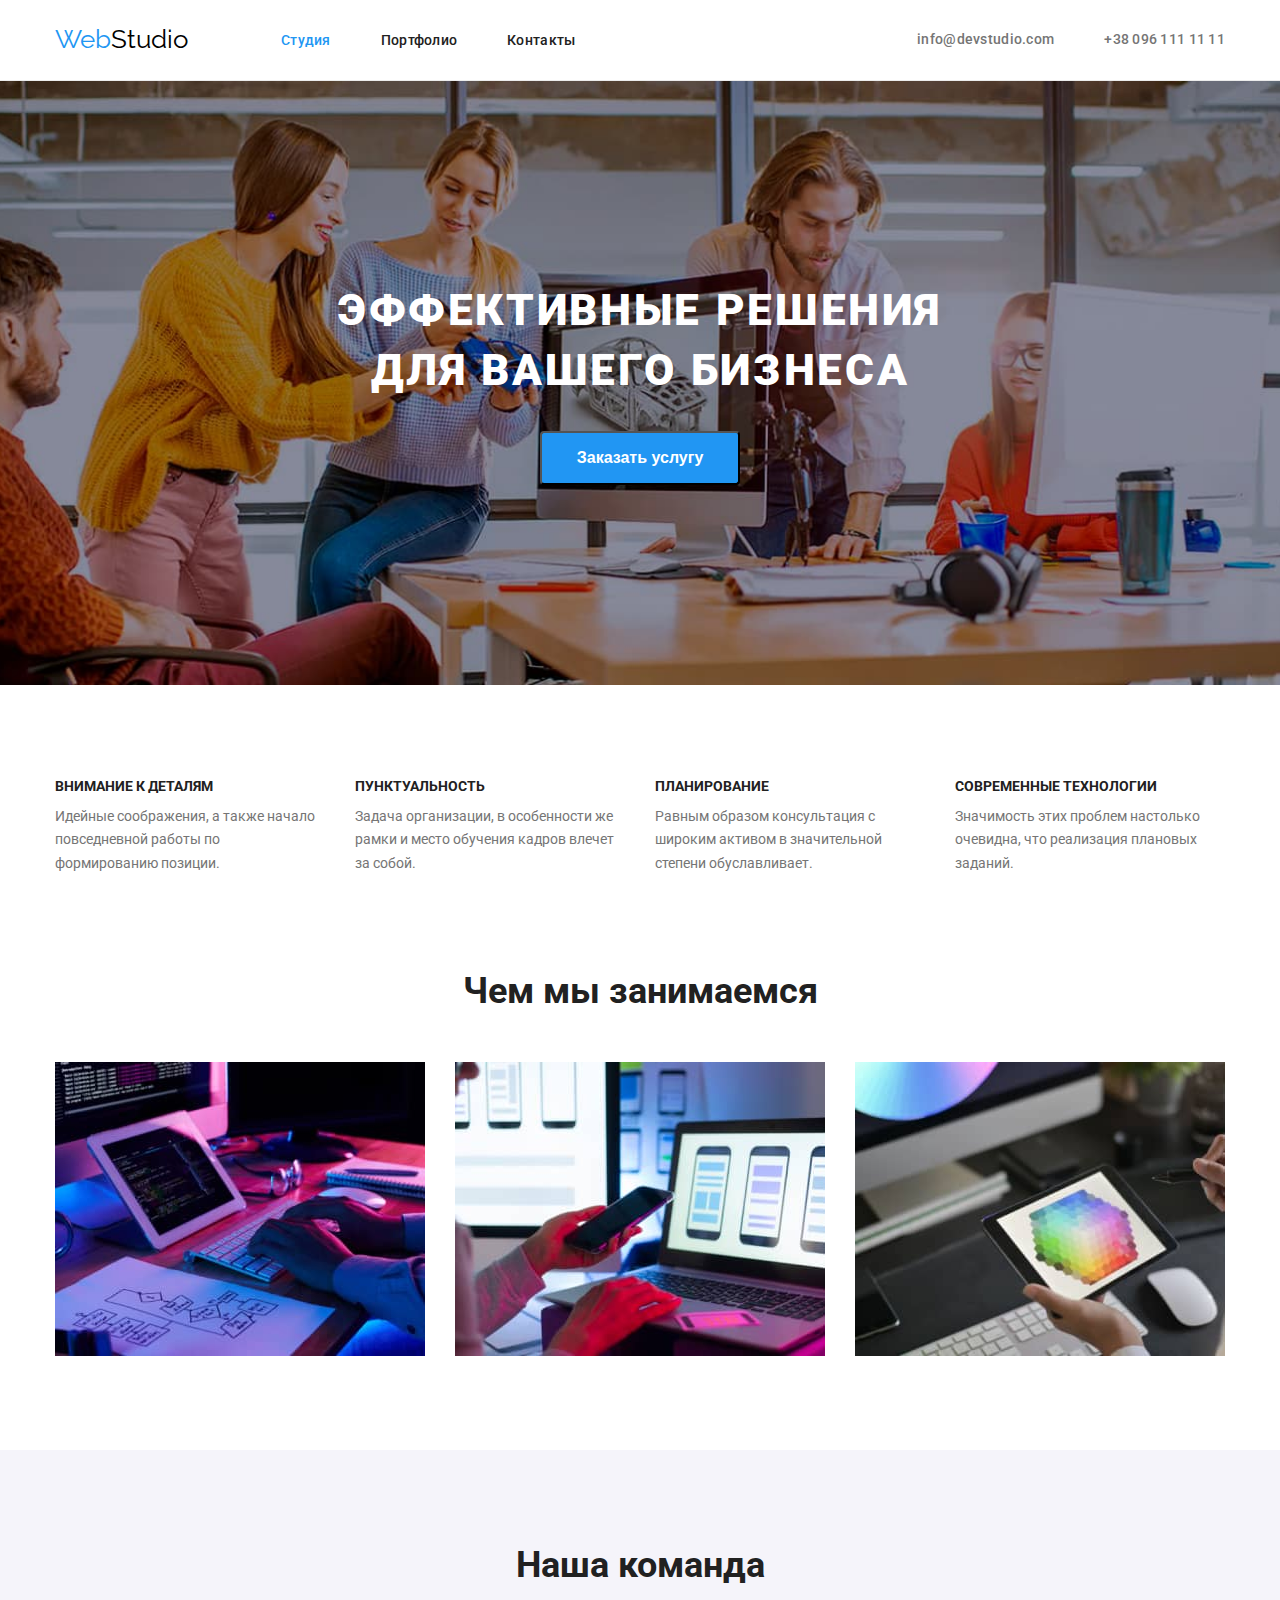
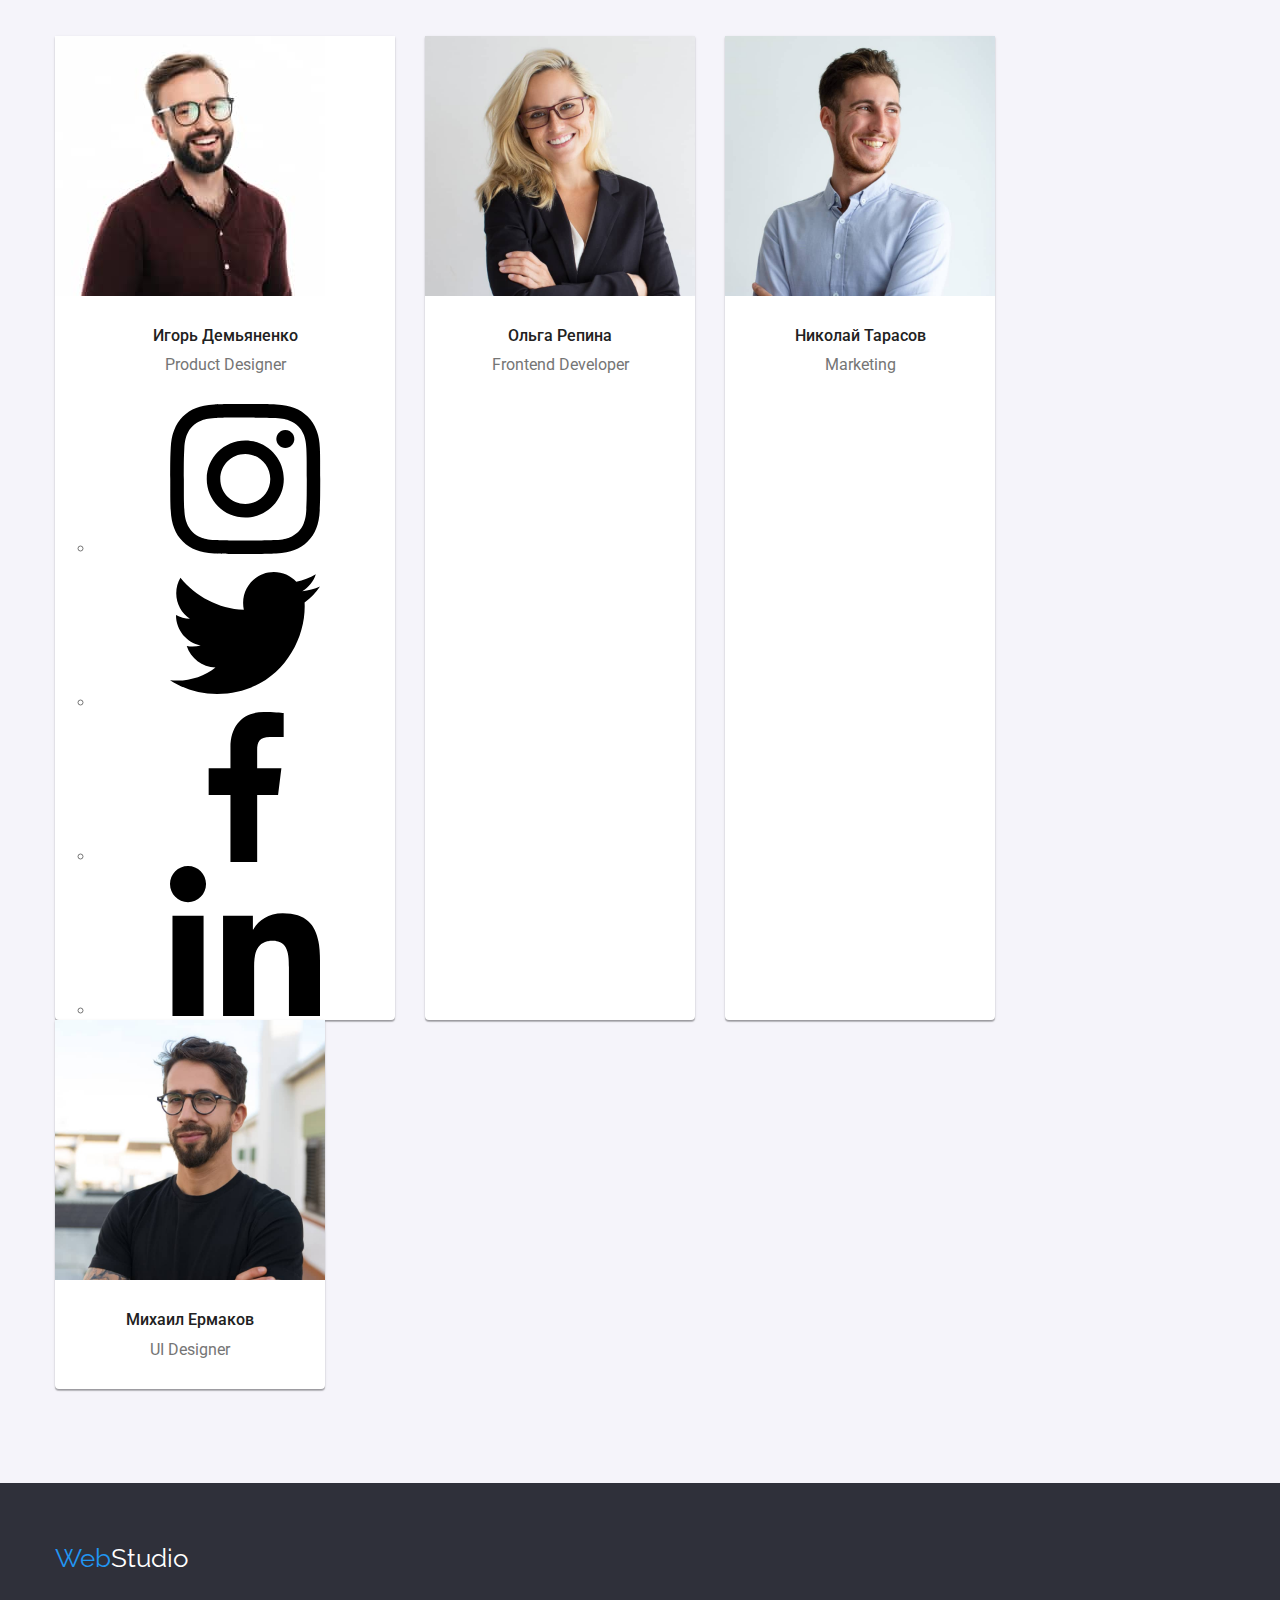
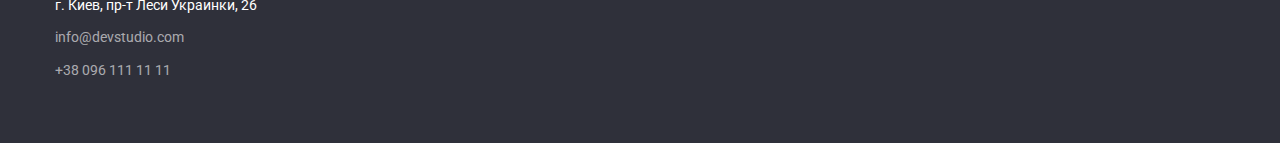
==== index.html @ a0bef7d6 "Добавляет sprite" ====
<!DOCTYPE html>
<html lang="ru">
  <head>
    <meta charset="UTF-8" />
    <meta http-equiv="X-UA-Compatible" content="IE=edge" />
    <meta name="viewport" content="width=device-width, initial-scale=1.0" />
    <title>Document</title>
    <link rel="preconnect" href="https://fonts.gstatic.com" />
    <link
      href="https://fonts.googleapis.com/css2?family=Raleway:wght@700&family=Roboto:wght@400;500;700;900&display=swap"
      rel="stylesheet"
    />
    <link
      rel="stylesheet"
      href="https://cdnjs.cloudflare.com/ajax/libs/modern-normalize/1.0.0/modern-normalize.min.css"
      integrity="sha512-ISS7cAi1PEhQ8jnbJpJZMd29NlhNj4AWYyLOSp2CE/CsHxTCu+r+t0D2yoJudVrd0/8fTVPUVDzY5Tvli75u/g=="
      crossorigin="anonymous"
    />
    <link rel="stylesheet" href="./css/styles.css" />
  </head>
  <body>
    <header class="page-header">
      <div class="conteiner main-nav">
        <nav class="nav">
          <a href="./index.html" class="logo"><span class="accent">Web</span>Studio</a>
          <ul class="list site-nav">
            <li class="item"><a href="./index.html" class="link current">Студия</a></li>
            <li class="item"><a href="./portfolio.html" class="link">Портфолио</a></li>
            <li class="item"><a href="" class="link">Контакты</a></li>
          </ul>
        </nav>
        <ul class="list auth-nav contacts">
          <li class="item contacts-item">
            <a href="mailto:info@devstudio.com" class="link contacts-link">
              <!-- <svg class="contacts-icon">
                <use href=""></use>
              </svg> -->
              info@devstudio.com
            </a>
          </li>
          <li class="item"><a href="tel:+380961111111" class="link">+38 096 111 11 11</a></li>
        </ul>
      </div>
    </header>
    <main>
      <section class="hero">
        <h1 class="hero-title">Эффективные решения<br />для вашего бизнеса</h1>
        <button type="button" class="button primary">Заказать услугу</button>
      </section>
      <section class="section">
        <div class="conteiner">
          <ul class="list feature-list">
            <li class="item">
              <h3 class="features-title">Внимание к деталям</h3>
              <p class="features-text">
                Идейные соображения, а также начало повседневной работы по формированию позиции.
              </p>
            </li>
            <li class="item">
              <h3 class="features-title">Пунктуальность</h3>
              <p class="features-text">
                Задача организации, в особенности же рамки и место обучения кадров влечет за собой.
              </p>
            </li>
            <li class="item">
              <h3 class="features-title">Планирование</h3>
              <p class="features-text">
                Равным образом консультация с широким активом в значительной степени обуславливает.
              </p>
            </li>
            <li class="item">
              <h3 class="features-title">Современные технологии</h3>
              <p class="features-text">Значимость этих проблем настолько очевидна, что реализация плановых заданий.</p>
            </li>
          </ul>
        </div>
      </section>
      <section class="work section">
        <div class="conteiner">
          <h2 class="work-title">Чем мы занимаемся</h2>
          <ul class="list work">
            <li class="item">
              <a href="">
                <img src="./images/img1.jpg" alt="Планшет с клавиатурой" width="370" />
              </a>
            </li>
            <li class="item">
              <a href=""><img src="./images/img2.jpg" alt="Телефон и ноутбук" width="370" /></a>
            </li>
            <li class="item">
              <a href=""><img src="./images/img3.jpg" alt="Планшет" width="370" /></a>
            </li>
          </ul>
        </div>
      </section>
      <section class="team section">
        <div class="conteiner">
          <h2 class="team-title">Наша команда</h2>
          <ul class="list team-list">
            <li class="team-item">
              <img class="team-image" src="./images/photo1.jpg" alt="Игорь Демьяненко" width="270" />
              <div class="team-content">
                <h3 class="team-subtitle">Игорь Демьяненко</h3>
                <p class="team-text">Product Designer</p>
              </div>

              <ul class="social-icons">
                <li class="social-icons-item">
                  <a href="" class="social-icons-link">
                    <svg class="social-icons-svg">
                      <use href="./images/icons/sprite.svg#icon-instagramsvg"></use>
                    </svg>
                  </a>
                </li>
                <li class="social-icons-item">
                  <a href="" class="social-icons-link">
                    <svg class="social-icons-svg">
                      <use href="./images/icons/sprite.svg#icon-twitter"></use>
                    </svg>
                  </a>
                </li>
                <li class="social-icons-item">
                  <a href="" class="social-icons-link">
                    <svg class="social-icons-svg">
                      <use href="./images/icons/sprite.svg#icon-facebook"></use>
                    </svg>
                  </a>
                </li>
                <li class="social-icons-item">
                  <a href="" class="social-icons-link">
                    <svg class="social-icons-svg">
                      <use href="./images/icons/sprite.svg#icon-linkedin"></use>
                    </svg>
                  </a>
                </li>
              </ul>
            </li>
            <li class="team-item">
              <img class="team-image" src="./images/photo2.jpg" alt="Ольга Репина" width="270" />
              <div class="team-content">
                <h3 class="team-subtitle">Ольга Репина</h3>
                <p class="team-text">Frontend Developer</p>
              </div>
            </li>
            <li class="team-item">
              <img class="team-image" src="./images/photo3.jpg" alt="Николай Тарасов" width="270" />
              <div class="team-content">
                <h3 class="team-subtitle">Николай Тарасов</h3>
                <p class="team-text">Marketing</p>
              </div>
            </li>
            <li class="team-item">
              <img class="team-image" src="./images/photo4.jpg" alt="Михаил Ермаков" width="270" />
              <div class="team-content">
                <h3 class="team-subtitle">Михаил Ермаков</h3>
                <p class="team-text">UI Designer</p>
              </div>
            </li>
          </ul>
        </div>
      </section>
    </main>
    <footer class="footer">
      <div class="conteiner">
        <a href="./index.html" class="logo"
          ><span class="accent">Web</span><span class="accent-secondary">Studio</span></a
        >
        <address class="address">
          <p class="footer-text">г. Киев, пр-т Леси Украинки, 26</p>
          <a href="mailto:info@devstudio.com" class="footer-link">info@devstudio.com</a>
          <a href="tel:+380961111111" class="footer-link">+38 096 111 11 11</a>
        </address>
      </div>
    </footer>
  </body>
</html>
---- css/styles.css ----
:root {
  --primari-text-color: #757575;
  --secondary-text-color: rgba(255, 255, 255, 0.6);
  --title-text-color: #000000;
  --subtitle-text-color: #212121;
  --accent-color: #2196f3;
  --premari-white-color: #ffffff;
  --secondary-bg-color: #f5f4fa;
  --dark-bg-color: #2f303a;
  --project-indent: 30px;
  --main-font: 'Roboto', sans-serif;
  --logo-font: 'Raleway', sans-serif;
  --border-color: #ececec;
  --border-card-content: #eeeeee;
}
html {
  box-sizing: border-box;
}

*,
*::before,
*::after {
  box-sizing: inherit;
}

h1,
h2,
h3,
h4,
h5,
h6,
p {
  margin-top: 0;
}

body {
  margin: 0;
  background-color: var(--premari-white-color);
  color: var(--primari-text-color);
  font-family: var(--main-font);
  letter-spacing: 0, 03em;
}

.logo,
.link,
.footer-text,
.footer-link,
.project-link {
  text-decoration: none;
}

.list {
  padding-left: 0;
  margin: 0;
  list-style: none;
}

img {
  display: block;
  max-width: 100%;
  height: auto;
}

.site-nav .link:hover,
.site-nav .link:focus,
.auth-nav .link:hover,
.auth-nav .link:focus,
.footer-link:hover,
.footer-link:focus {
  color: var(--accent-color);
}

.conteiner {
  width: 1200px;
  margin: 0 auto;
  padding: 0 15px;
}

.page-header {
  border-bottom: 1px solid #ececec;
  padding-top: 24px;
  padding-bottom: 25px;
}

/* logo */
.logo {
  color: var(--title-text-color);
  font-family: var(--logo-font);
  font-size: 26px;
  line-height: 1.19;
}

.accent {
  color: var(--accent-color);
}

.main-nav {
  display: flex;
  align-items: center;
}
.nav {
  display: flex;
  align-items: center;
}

.site-nav {
  display: flex;
  margin-left: 93px;
}

.site-nav > .item:not(:last-child) {
  margin-right: 50px;
}

.site-nav .link {
  color: var(--subtitle-text-color);
  font-weight: 500;
  font-size: 14px;
  line-height: 1.14;
  letter-spacing: 0.02em;
}
.site-nav .link.current {
  color: var(--accent-color);
}

.auth-nav {
  display: flex;
  margin-left: auto;
}

.auth-nav .item + .item {
  margin-left: 50px;
}

.auth-nav .link {
  color: var(--primari-text-color);
  font-weight: 500;
  font-size: 14px;
  line-height: 1.4;
  letter-spacing: 0.02em;
}

/* .contacts-link {
  display: flex;
  align-items: center;
}

.contacts-icon {
  width: 16px;
  height: 12px;
} */

/* hero */
.hero,
.footer {
  background-color: var(--dark-bg-color);
}

.hero {
  padding-top: 200px;
  padding-bottom: 200px;
  max-width: 1600px;
  min-height: 600px;
  margin-right: auto;
  margin-left: auto;
  text-align: center;
  background-color: #c4c4c4;
  background-image: url('../images/img-hero.jpg');
  background-repeat: no-repeat;
  background-position: center;
  background-size: cover;
}

.hero-title {
  margin-bottom: 30px;
  color: var(--premari-white-color);
  font-weight: 900;
  font-size: 44px;
  line-height: 1.36;
  letter-spacing: 0.06em;
  text-transform: uppercase;
}

/* button */
.button {
  border-radius: 4px;
  padding: 10px 32px;
  min-width: 200px;
  color: var(--premari-white-color);
  color: var(--premari-white-color);
  background-color: var(--accent-color);
  font-weight: 700;
  font-size: 16px;
  line-height: 1.88;
  cursor: pointer;
}

.section {
  padding-top: 94px;
  padding-bottom: 94px;
}

/* features */

.feature-list {
  display: flex;
}

.feature-list .item {
  width: 270px;
}

.feature-list > .item:not(:last-child) {
  margin-right: 30px;
}

.features-title {
  margin-bottom: 10px;
  color: var(--subtitle-text-color);
  font-size: 14px;
  line-height: 1.14;
  text-transform: uppercase;
}

.features-text {
  margin-bottom: 0;
  font-size: 14px;
  line-height: 1.7;
}

/* work */

.work.section {
  padding-top: 0;
}

.work-title,
.team-title {
  color: var(--subtitle-text-color);
  font-size: 36px;
  line-height: 1.17;
  text-align: center;
}

.work {
  display: flex;
}

.work-title {
  margin-bottom: 50px;
}
.work > .item:not(:last-child) {
  margin-right: 30px;
}

/* team */
.team {
  background-color: var(--secondary-bg-color);
}

.team-title {
  margin-bottom: 50px;
}

.team-list {
  display: flex;
  flex-wrap: wrap;
  margin-right: -30px;
}

.team-item {
  flex-basis: calc((100% - 120) / 4);

  background: var(--premari-white-color);
  box-shadow: 0px 1px 3px rgba(0, 0, 0, 0.12), 0px 1px 1px rgba(0, 0, 0, 0.14), 0px 2px 1px rgba(0, 0, 0, 0.2);
  border-radius: 0px 0px 4px 4px;
}

.team-item:not(:last-child) {
  margin-right: 30px;
}

.team-content {
  padding-top: 30px;
  padding-bottom: 30px;
}

.team-list .team-subtitle {
  margin-bottom: 10px;
  color: var(--subtitle-text-color);
  font-weight: 500;
  font-size: 16px;
  line-height: 1.2;
  text-align: center;
}

.team-text {
  margin-bottom: 0;
  font-size: 16px;
  line-height: 1.19;
  text-align: center;
}

.socials-list {
  display: flex;
}

/* footer */

.footer {
  padding-top: 60px;
  padding-bottom: 60px;
}

.address {
  font-style: inherit;
}

.accent-secondary {
  color: var(--premari-white-color);
}

.footer-text {
  margin-top: 20px;
  margin-bottom: 9px;
  color: var(--premari-white-color);
  font-size: 14px;
  line-height: 1.7;
}

.footer-link {
  display: block;
  color: var(--secondary-text-color);
  font-size: 14px;
  line-height: 1.7;
}

.footer-link:not(:last-child) {
  margin-bottom: 9px;
}

/* portfolio */

/*filter-buttom*/

/* .filter-buttom-list {
  display: flex;
  justify-content: center;
} */

.filter-list {
  margin-bottom: 50px;
  display: flex;
  justify-content: center;
}

.filter-item:not(:last-child) {
  margin-right: 8px;
}

.button.secondary {
  padding: 6px 22px;
  min-width: 73px;
  border-radius: 4px;
  color: var(--subtitle-text-color);
  background-color: var(--secondary-bg-color);
  border-color: transparent;
  font-weight: 500;
  font-size: 16px;
  line-height: 1.6;
}

.button.secondary:hover,
.button.secondary:focus {
  color: var(--premari-white-color);
  background-color: var(--accent-color);
}

/* project */

.project {
  display: flex;
  flex-wrap: wrap;
  margin-right: calc(-1 * var(--project-indent));
  margin-bottom: calc(-1 * var(--project-indent));
}

.project-item {
  flex-basis: calc(100% / 3 -30px);
  margin-right: var(--project-indent);
  margin-bottom: var(--project-indent);
}
.project-item:nth-child(3n) {
  margin-right: 0;
}

.project-item:nth-last-child(-n + 3) {
  margin-bottom: 0;
}

.project-subtitle {
  margin-bottom: 4px;
  color: var(--subtitle-text-color);
  font-size: 18px;
  line-height: 2;
  letter-spacing: 0, 06em;
}

.card-content {
  padding: 20px 24px;
  border-right: 1px solid var(--border-card-content);
  border-bottom: 1px solid var(--border-card-content);
  border-left: 1px solid var(--border-card-content);
}

.project-text {
  margin-bottom: 0;
  color: var(--primari-text-color);
  font-size: 16px;
  line-height: 1.87;
}

.project-item * {
  /* outline: 1px solid tomato; */
}
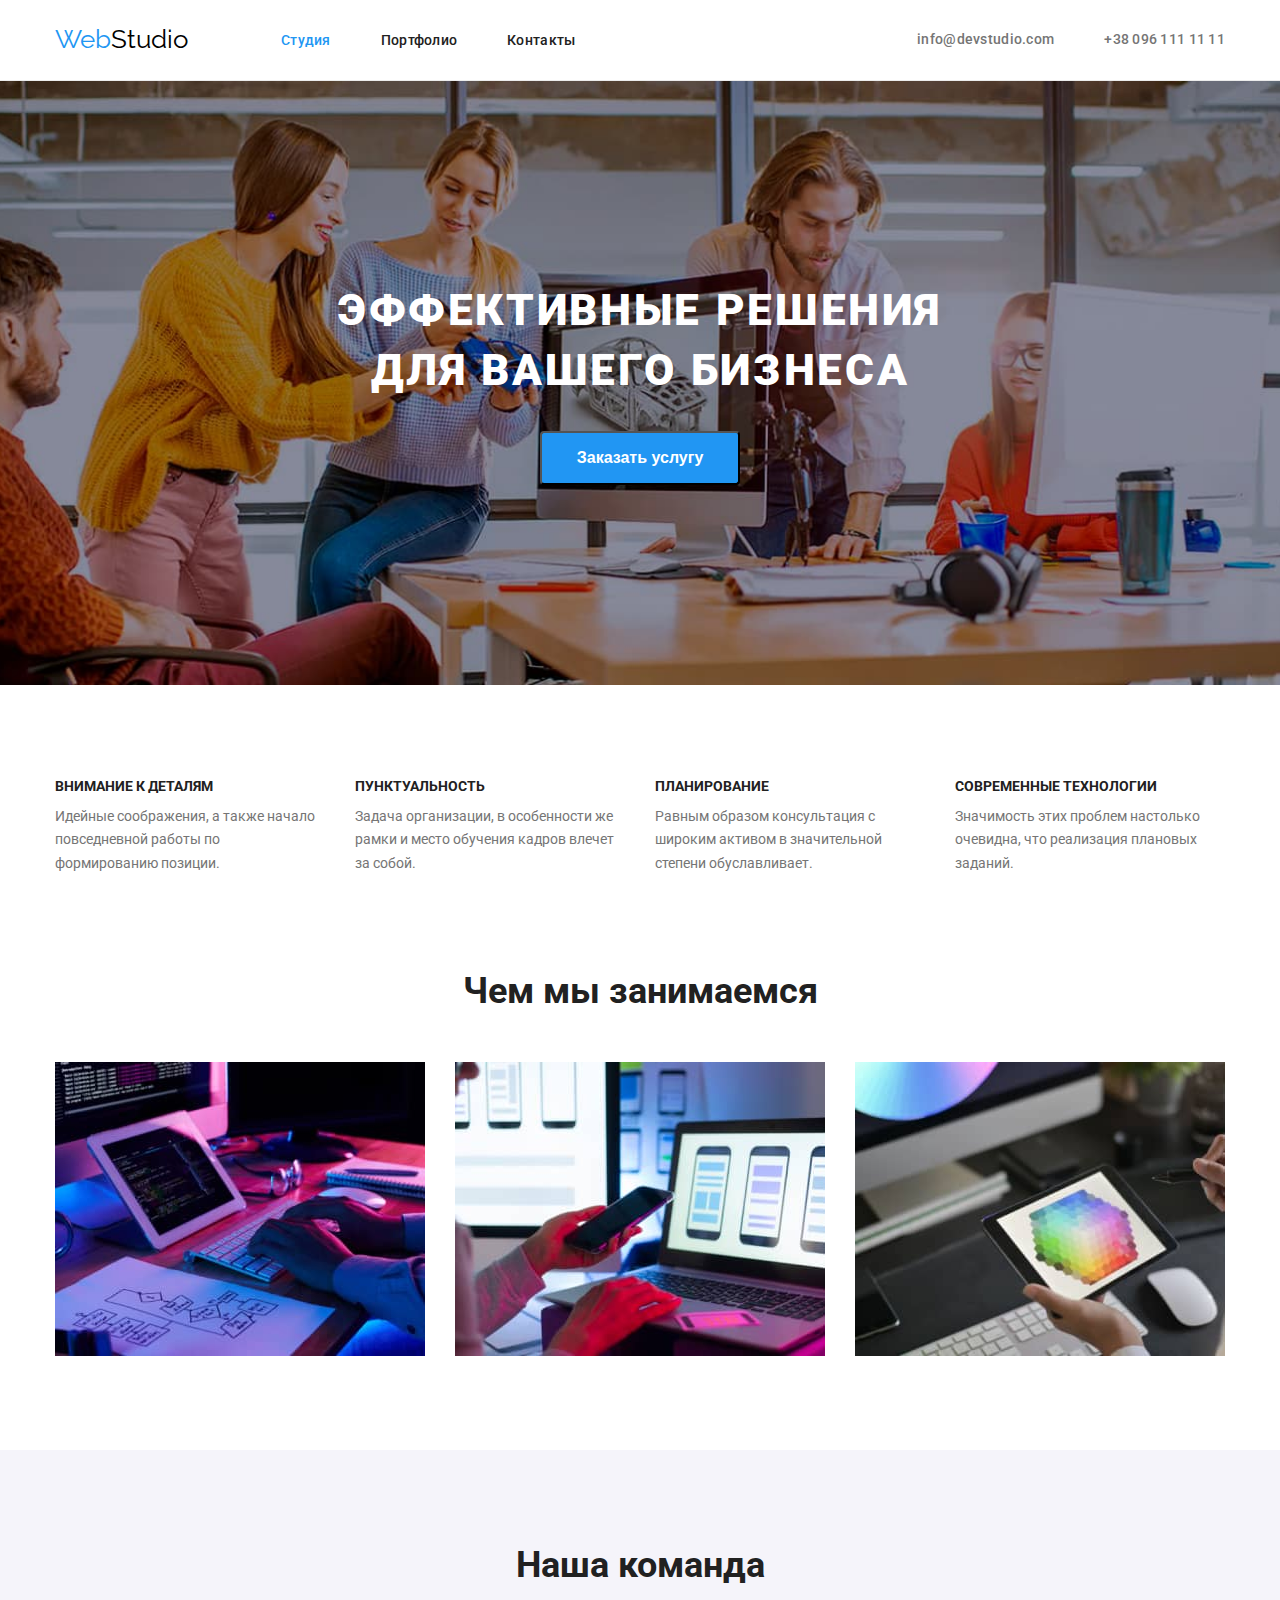
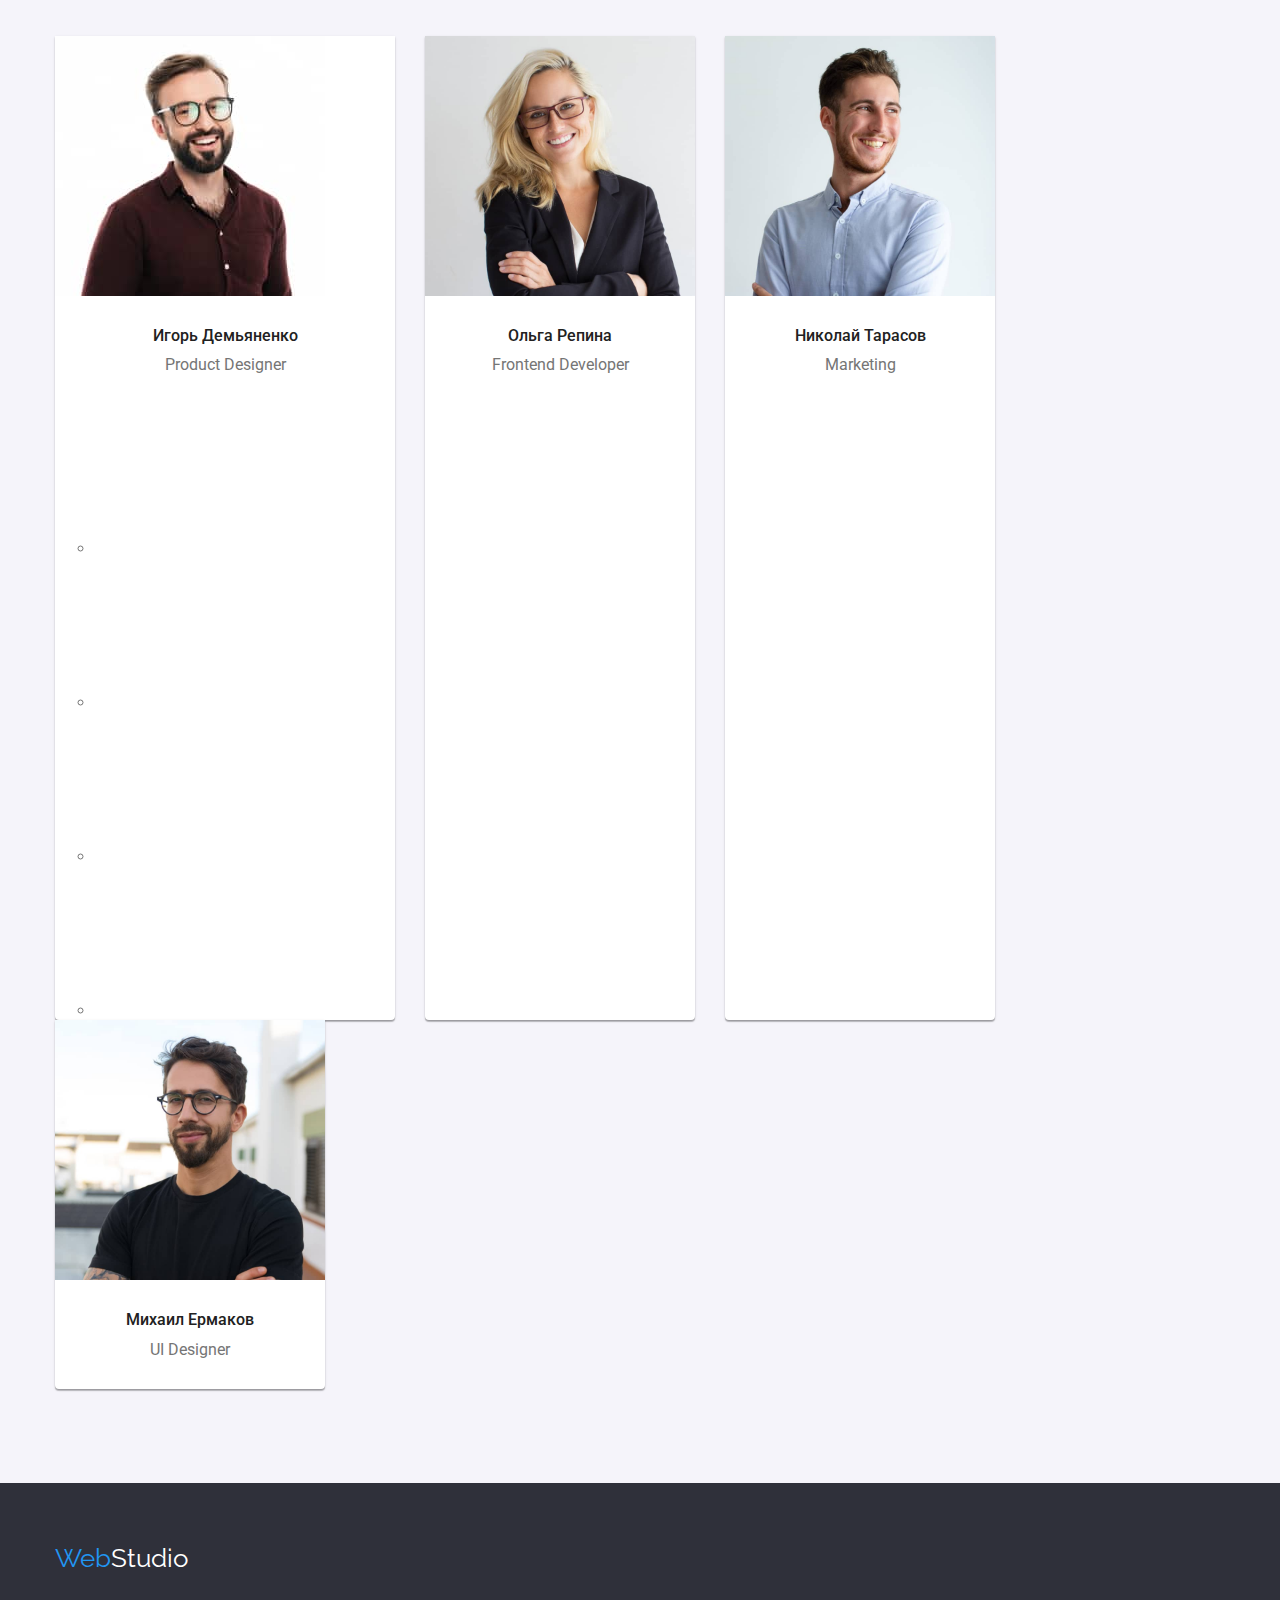
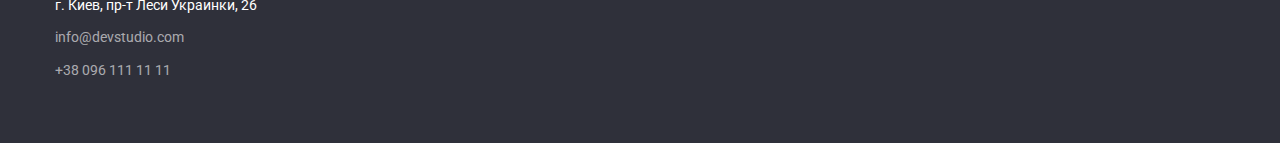
==== commit 5d583926: "Добавляет оптимизированный спрайт icon.svg" ====
--- a/index.html
+++ b/index.html
@@ -108,28 +108,28 @@
                 <li class="social-icons-item">
                   <a href="" class="social-icons-link">
                     <svg class="social-icons-svg">
-                      <use href="./images/icons/sprite.svg#icon-instagramsvg"></use>
+                      <use href="./images/icons/sprite.svg#icon-instagram"></use>
                     </svg>
                   </a>
                 </li>
                 <li class="social-icons-item">
                   <a href="" class="social-icons-link">
                     <svg class="social-icons-svg">
-                      <use href="./images/icons/sprite.svg#icon-twitter"></use>
+                      <use href="./images/icons/sprite.svg#icon-"></use>
                     </svg>
                   </a>
                 </li>
                 <li class="social-icons-item">
                   <a href="" class="social-icons-link">
                     <svg class="social-icons-svg">
-                      <use href="./images/icons/sprite.svg#icon-facebook"></use>
+                      <use href="./images/icons/sprite.svg#icon-"></use>
                     </svg>
                   </a>
                 </li>
                 <li class="social-icons-item">
                   <a href="" class="social-icons-link">
                     <svg class="social-icons-svg">
-                      <use href="./images/icons/sprite.svg#icon-linkedin"></use>
+                      <use href="./images/icons/sprite.svg#icon-"></use>
                     </svg>
                   </a>
                 </li>
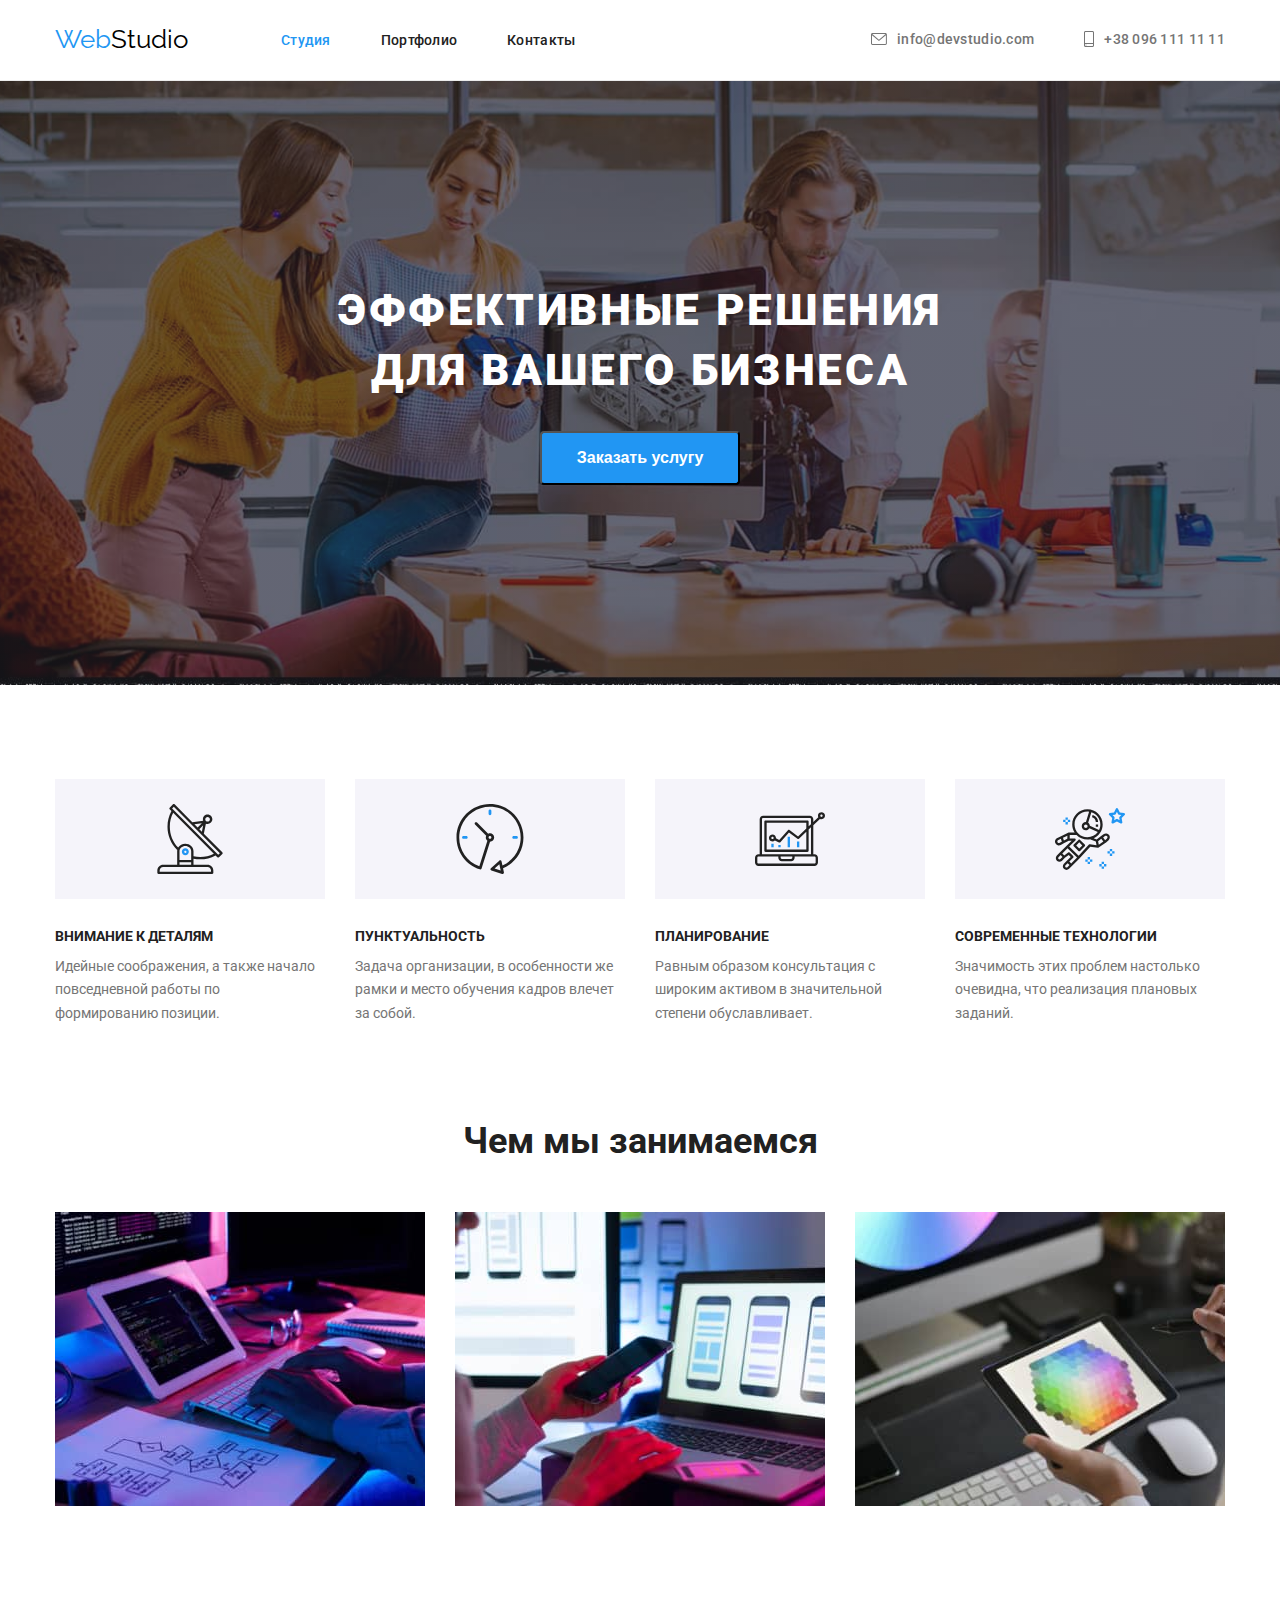
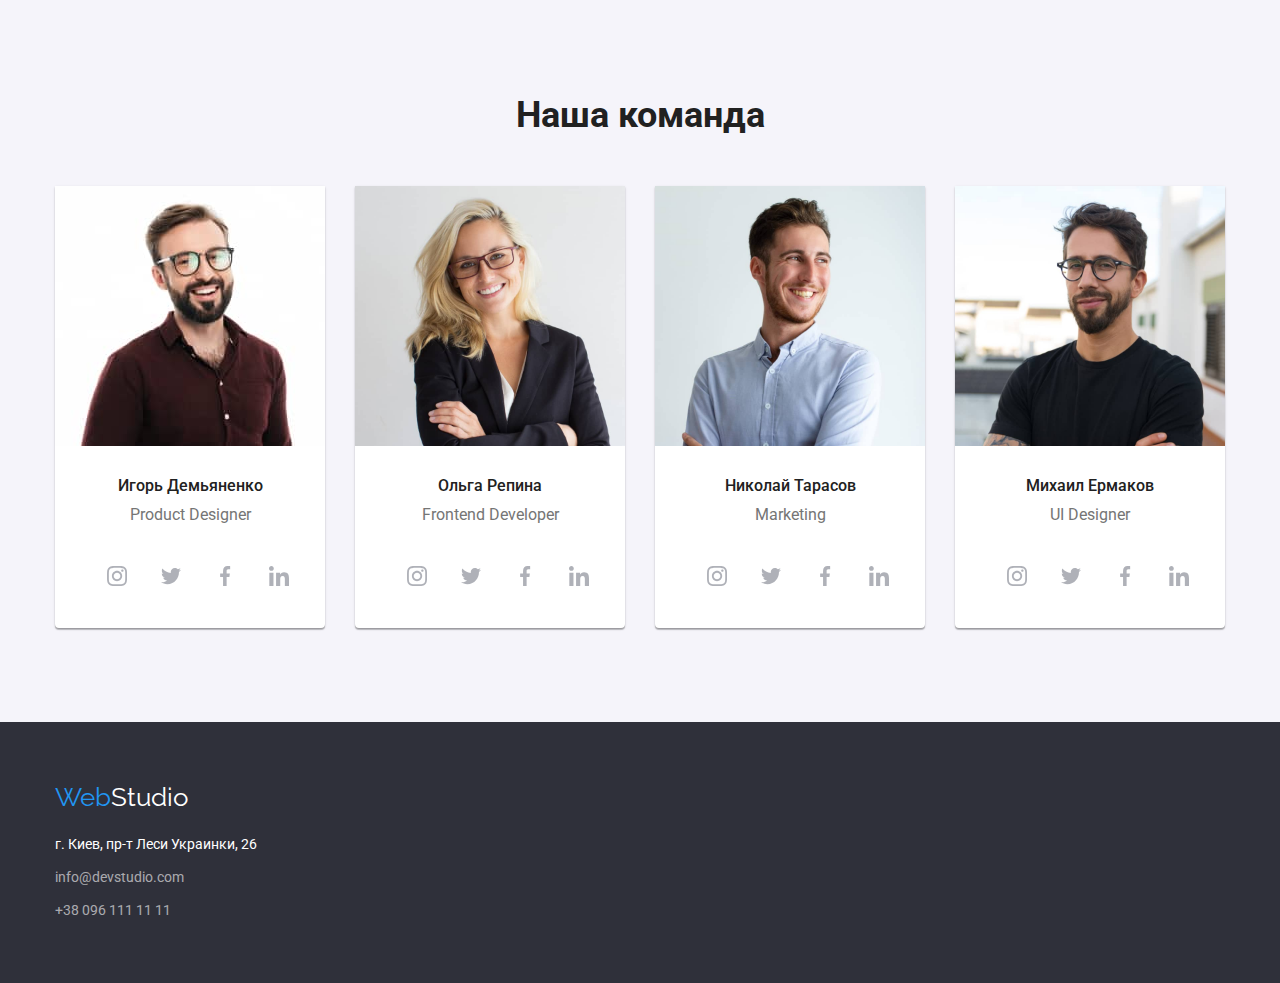
==== commit f759742f: "Добавляет svg изображения в footer, feature и team" ====
--- a/index.html
+++ b/index.html
@@ -29,16 +29,23 @@
             <li class="item"><a href="" class="link">Контакты</a></li>
           </ul>
         </nav>
-        <ul class="list auth-nav contacts">
+        <ul class="list auth-nav contacts-list">
           <li class="item contacts-item">
             <a href="mailto:info@devstudio.com" class="link contacts-link">
-              <!-- <svg class="contacts-icon">
-                <use href=""></use>
-              </svg> -->
+              <svg class="contacts-icon" width="16" height="12">
+                <use href="./images/icons.svg#icon-envelope"></use>
+              </svg>
               info@devstudio.com
             </a>
           </li>
-          <li class="item"><a href="tel:+380961111111" class="link">+38 096 111 11 11</a></li>
+          <li class="item contacts-item">
+            <a href="tel:+380961111111" class="link contacts-link">
+              <svg class="contacts-icon" width="10" height="16">
+                <use href="./images/icons.svg#icon-phone"></use>
+              </svg>
+              +38 096 111 11 11
+            </a>
+          </li>
         </ul>
       </div>
     </header>
@@ -49,26 +56,69 @@
       </section>
       <section class="section">
         <div class="conteiner">
+          <!-- <ul class="list feature-icons-list">
+            <li class="feature-icons-item">
+              <svg class="feature-icons-svg">
+                <use href="./images/icons.svg#icon-antenna"></use>
+              </svg>
+            </li>
+            <li class="feature-icons-item">
+              <svg class="feature-icons-svg">
+                <use href="./images/icons.svg#icon-clock"></use>
+              </svg>
+            </li>
+            <li class="feature-icons-item">
+              <svg class="feature-icons-svg">
+                <use href="./images/icons.svg#icon-diagram"></use>
+              </svg>
+            </li>
+            <li class="feature-icons-item">
+              <svg class="feature-icons-svg">
+                <use href="./images/icons.svg#icon-astronaut"></use>
+              </svg>
+            </li>
+          </ul> -->
+         
           <ul class="list feature-list">
             <li class="item">
+              <div class="thumb">
+                <svg class="feature-icons-svg">
+                  <use href="./images/icons.svg#icon-antenna"></use>
+                </svg>
+              </div>
               <h3 class="features-title">Внимание к деталям</h3>
               <p class="features-text">
                 Идейные соображения, а также начало повседневной работы по формированию позиции.
               </p>
             </li>
             <li class="item">
+              <div class="thumb">
+                <svg class="feature-icons-svg">
+                  <use href="./images/icons.svg#icon-clock"></use>
+                </svg>
+              </div>
               <h3 class="features-title">Пунктуальность</h3>
               <p class="features-text">
                 Задача организации, в особенности же рамки и место обучения кадров влечет за собой.
               </p>
             </li>
             <li class="item">
+              <div class="thumb">
+                <svg class="feature-icons-svg">
+                <use href="./images/icons.svg#icon-diagram"></use>
+              </svg>
+              </div>
               <h3 class="features-title">Планирование</h3>
               <p class="features-text">
                 Равным образом консультация с широким активом в значительной степени обуславливает.
               </p>
             </li>
             <li class="item">
+              <div class="thumb">
+                <svg class="feature-icons-svg">
+                <use href="./images/icons.svg#icon-astronaut"></use>
+              </svg>
+              </div>
               <h3 class="features-title">Современные технологии</h3>
               <p class="features-text">Значимость этих проблем настолько очевидна, что реализация плановых заданий.</p>
             </li>
@@ -103,33 +153,32 @@
                 <h3 class="team-subtitle">Игорь Демьяненко</h3>
                 <p class="team-text">Product Designer</p>
               </div>
-
               <ul class="social-icons">
-                <li class="social-icons-item">
-                  <a href="" class="social-icons-link">
-                    <svg class="social-icons-svg">
-                      <use href="./images/icons/sprite.svg#icon-instagram"></use>
-                    </svg>
-                  </a>
-                </li>
-                <li class="social-icons-item">
-                  <a href="" class="social-icons-link">
-                    <svg class="social-icons-svg">
-                      <use href="./images/icons/sprite.svg#icon-"></use>
-                    </svg>
-                  </a>
-                </li>
-                <li class="social-icons-item">
-                  <a href="" class="social-icons-link">
-                    <svg class="social-icons-svg">
-                      <use href="./images/icons/sprite.svg#icon-"></use>
-                    </svg>
-                  </a>
-                </li>
-                <li class="social-icons-item">
-                  <a href="" class="social-icons-link">
-                    <svg class="social-icons-svg">
-                      <use href="./images/icons/sprite.svg#icon-"></use>
+                <li class="list social-icons-item">
+                  <a href="" class="social-icons-link" target="_blank" rel="noopener noreferrer">
+                    <svg class="social-icons-svg">
+                      <use href="./images/icons.svg#icon-instagram"></use>
+                    </svg>
+                  </a>
+                </li>
+                <li class="list social-icons-item">
+                  <a href="" class="social-icons-link" target="_blank" rel="noopener noreferrer">
+                    <svg class="social-icons-svg">
+                      <use href="./images/icons.svg#icon-twitter"></use>
+                    </svg>
+                  </a>
+                </li>
+                <li class="list social-icons-item">
+                  <a href="" class="social-icons-link" target="_blank" rel="noopener noreferrer">
+                    <svg class="social-icons-svg">
+                      <use href="./images/icons.svg#icon-facebook"></use>
+                    </svg>
+                  </a>
+                </li>
+                <li class="list social-icons-item">
+                  <a href="" class="social-icons-link" target="_blank" rel="noopener noreferrer">
+                    <svg class="social-icons-svg">
+                      <use href="./images/icons.svg#icon-linkedin"></use>
                     </svg>
                   </a>
                 </li>
@@ -141,6 +190,37 @@
                 <h3 class="team-subtitle">Ольга Репина</h3>
                 <p class="team-text">Frontend Developer</p>
               </div>
+              <ul class="social-icons">
+                <li class="list social-icons-item">
+                  <a href="" class="social-icons-link" target="_blank" rel="noopener noreferrer">
+                    <svg class="social-icons-svg">
+                      <use href="./images/icons.svg#icon-instagram"></use>
+                    </svg>
+                  </a>
+                </li>
+                <li class="list social-icons-item">
+                  <a href="" class="social-icons-link" target="_blank" rel="noopener noreferrer">
+                    <svg class="social-icons-svg">
+                      <use href="./images/icons.svg#icon-twitter"></use>
+                    </svg>
+                  </a>
+                </li>
+                <li class="list social-icons-item">
+                  <a href="" class="social-icons-link" target="_blank" rel="noopener noreferrer">
+                    <svg class="social-icons-svg">
+                      <use href="./images/icons.svg#icon-facebook"></use>
+                    </svg>
+                  </a>
+                </li>
+                <li class="list social-icons-item">
+                  <a href="" class="social-icons-link" target="_blank" rel="noopener noreferrer">
+                    <svg class="social-icons-svg">
+                      <use href="./images/icons.svg#icon-linkedin"></use>
+                    </svg>
+                  </a>
+                </li>
+              </ul>
+            </li>
             </li>
             <li class="team-item">
               <img class="team-image" src="./images/photo3.jpg" alt="Николай Тарасов" width="270" />
@@ -148,6 +228,37 @@
                 <h3 class="team-subtitle">Николай Тарасов</h3>
                 <p class="team-text">Marketing</p>
               </div>
+              <ul class="social-icons">
+                <li class="list social-icons-item">
+                  <a href="" class="social-icons-link" target="_blank" rel="noopener noreferrer">
+                    <svg class="social-icons-svg">
+                      <use href="./images/icons.svg#icon-instagram"></use>
+                    </svg>
+                  </a>
+                </li>
+                <li class="list social-icons-item">
+                  <a href="" class="social-icons-link" target="_blank" rel="noopener noreferrer">
+                    <svg class="social-icons-svg">
+                      <use href="./images/icons.svg#icon-twitter"></use>
+                    </svg>
+                  </a>
+                </li>
+                <li class="list social-icons-item">
+                  <a href="" class="social-icons-link" target="_blank" rel="noopener noreferrer">
+                    <svg class="social-icons-svg">
+                      <use href="./images/icons.svg#icon-facebook"></use>
+                    </svg>
+                  </a>
+                </li>
+                <li class="list social-icons-item">
+                  <a href="" class="social-icons-link" target="_blank" rel="noopener noreferrer">
+                    <svg class="social-icons-svg">
+                      <use href="./images/icons.svg#icon-linkedin"></use>
+                    </svg>
+                  </a>
+                </li>
+              </ul>
+            </li>
             </li>
             <li class="team-item">
               <img class="team-image" src="./images/photo4.jpg" alt="Михаил Ермаков" width="270" />
@@ -155,6 +266,37 @@
                 <h3 class="team-subtitle">Михаил Ермаков</h3>
                 <p class="team-text">UI Designer</p>
               </div>
+              <ul class="social-icons">
+                <li class="list social-icons-item">
+                  <a href="" class="social-icons-link" target="_blank" rel="noopener noreferrer">
+                    <svg class="social-icons-svg">
+                      <use href="./images/icons.svg#icon-instagram"></use>
+                    </svg>
+                  </a>
+                </li>
+                <li class="list social-icons-item">
+                  <a href="" class="social-icons-link" target="_blank" rel="noopener noreferrer">
+                    <svg class="social-icons-svg">
+                      <use href="./images/icons.svg#icon-twitter"></use>
+                    </svg>
+                  </a>
+                </li>
+                <li class="list social-icons-item">
+                  <a href="" class="social-icons-link" target="_blank" rel="noopener noreferrer">
+                    <svg class="social-icons-svg">
+                      <use href="./images/icons.svg#icon-facebook"></use>
+                    </svg>
+                  </a>
+                </li>
+                <li class="list social-icons-item">
+                  <a href="" class="social-icons-link" target="_blank" rel="noopener noreferrer">
+                    <svg class="social-icons-svg">
+                      <use href="./images/icons.svg#icon-linkedin"></use>
+                    </svg>
+                  </a>
+                </li>
+              </ul>
+            </li>
             </li>
           </ul>
         </div>
--- a/css/styles.css
+++ b/css/styles.css
@@ -12,6 +12,7 @@
   --logo-font: 'Raleway', sans-serif;
   --border-color: #ececec;
   --border-card-content: #eeeeee;
+  --color-social-icons: #afb1b8;
 }
 html {
   box-sizing: border-box;
@@ -140,15 +141,15 @@
   letter-spacing: 0.02em;
 }
 
-/* .contacts-link {
+.contacts-icon {
+  margin-right: 10px;
+  fill: currentColor;
+}
+
+.contacts-link {
   display: flex;
   align-items: center;
 }
-
-.contacts-icon {
-  width: 16px;
-  height: 12px;
-} */
 
 /* hero */
 .hero,
@@ -164,8 +165,7 @@
   margin-right: auto;
   margin-left: auto;
   text-align: center;
-  background-color: #c4c4c4;
-  background-image: url('../images/img-hero.jpg');
+  background-image: linear-gradient(rgba(47, 48, 58, 0.4), rgba(47, 48, 58, 0.4)), url('../images/bg-hero.jpg');
   background-repeat: no-repeat;
   background-position: center;
   background-size: cover;
@@ -202,6 +202,26 @@
 
 /* features */
 
+/* .feature-icons-list {
+  display: flex;
+  justify-content: space-between;
+} */
+
+.thumb {
+  margin-bottom: 30px;
+  padding-top: 25px;
+  padding-bottom: 25px;
+  background-color: var(--secondary-bg-color);
+}
+
+.feature-icons-svg {
+  display: flex;
+  margin-left: auto;
+  margin-right: auto;
+  width: 70px;
+  height: 70px;
+}
+
 .feature-list {
   display: flex;
 }
@@ -251,6 +271,44 @@
 }
 .work > .item:not(:last-child) {
   margin-right: 30px;
+}
+
+.social-icons {
+  display: inline-flex;
+}
+
+.social-icons-item {
+  padding-bottom: 30px;
+}
+
+.social-icons-item:not(:last-child) {
+  margin-right: 10px;
+}
+
+.social-icons-link {
+  display: flex;
+  align-items: center;
+  justify-content: center;
+  width: 44px;
+  height: 44px;
+  border-radius: 50%;
+  background-color: var(--premari-white-color);
+}
+
+.social-icons-svg {
+  width: 20px;
+  height: 20px;
+  fill: var(--color-social-icons);
+}
+
+.social-icons-link:hover,
+.social-icons-link:focus {
+  background-color: var(--accent-color);
+}
+
+.social-icons-link:hover .social-icons-svg,
+.social-icons-link:focus .social-icons-svg {
+  fill: var(--premari-white-color);
 }
 
 /* team */
@@ -303,6 +361,11 @@
 
 .socials-list {
   display: flex;
+  text-align: center;
+}
+
+.social-icons-svg {
+  display: flex;
 }
 
 /* footer */
@@ -419,7 +482,3 @@
   font-size: 16px;
   line-height: 1.87;
 }
-
-.project-item * {
-  /* outline: 1px solid tomato; */
-}
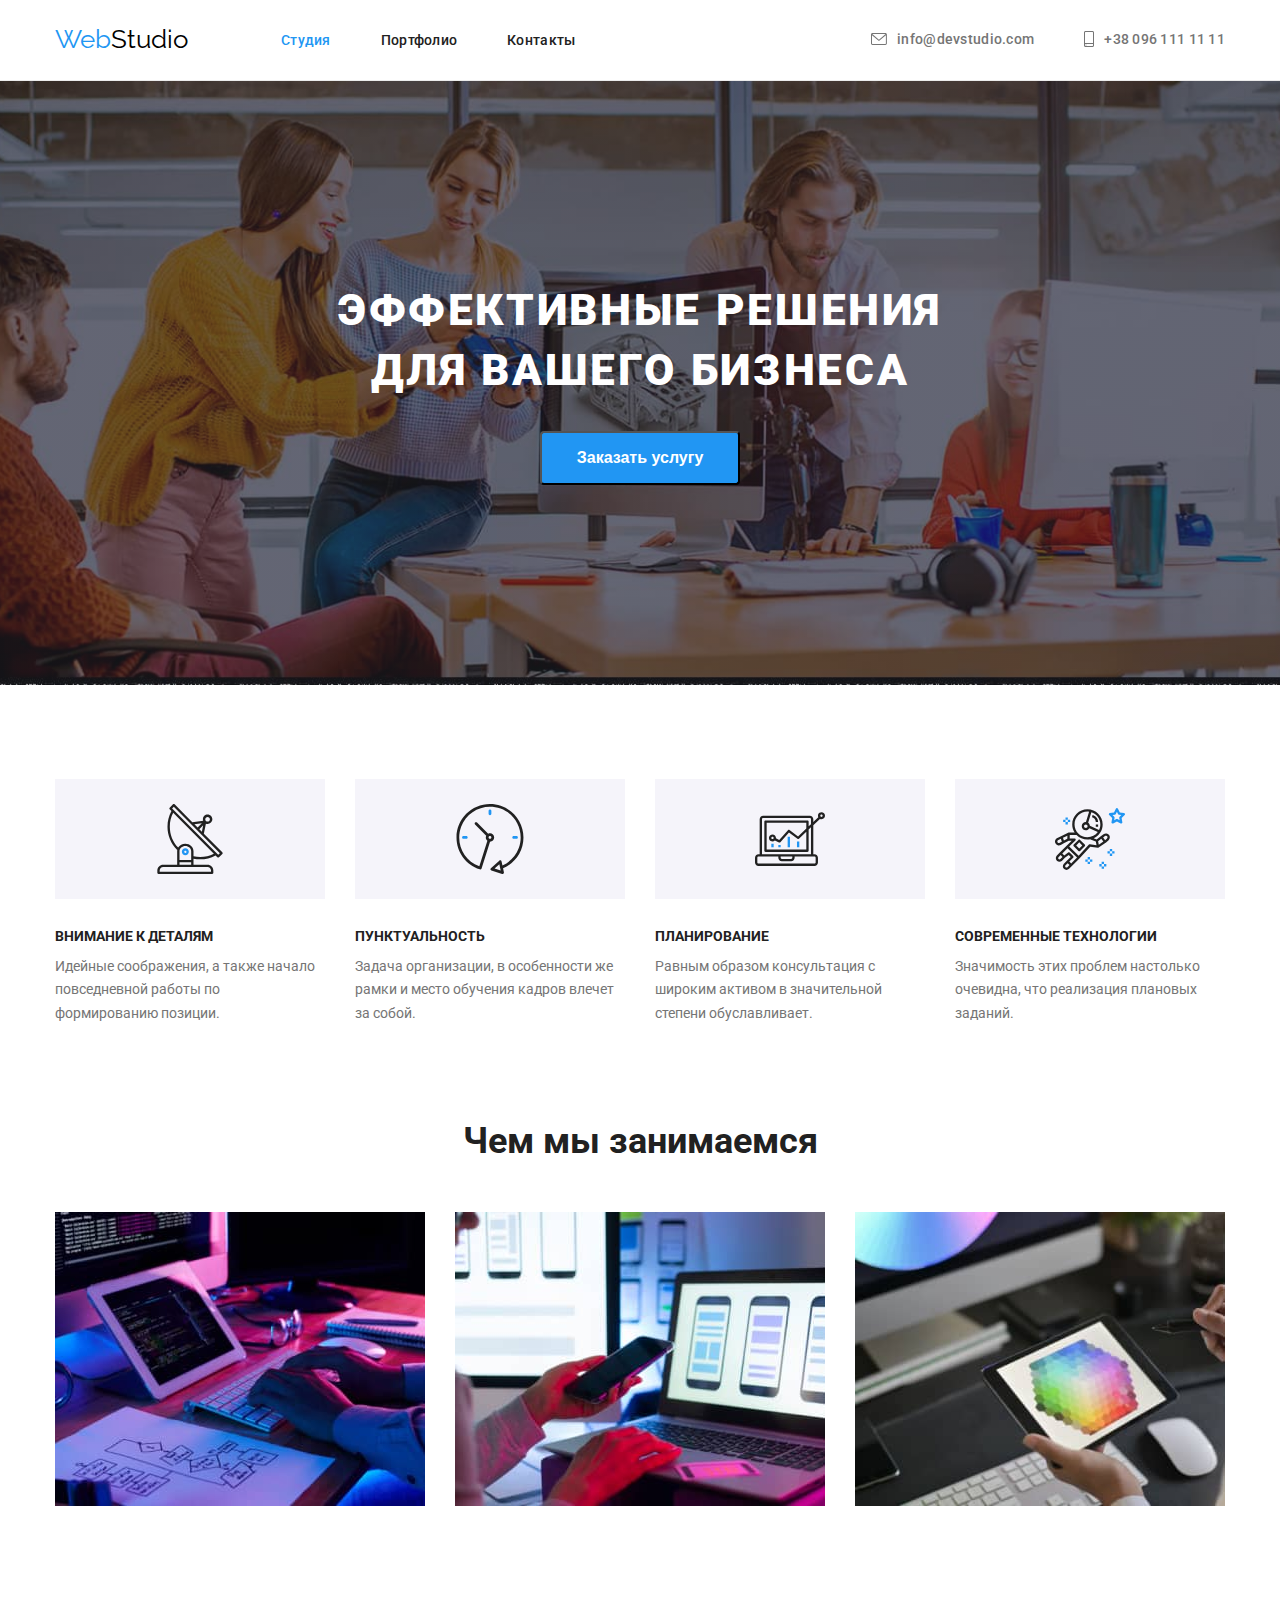
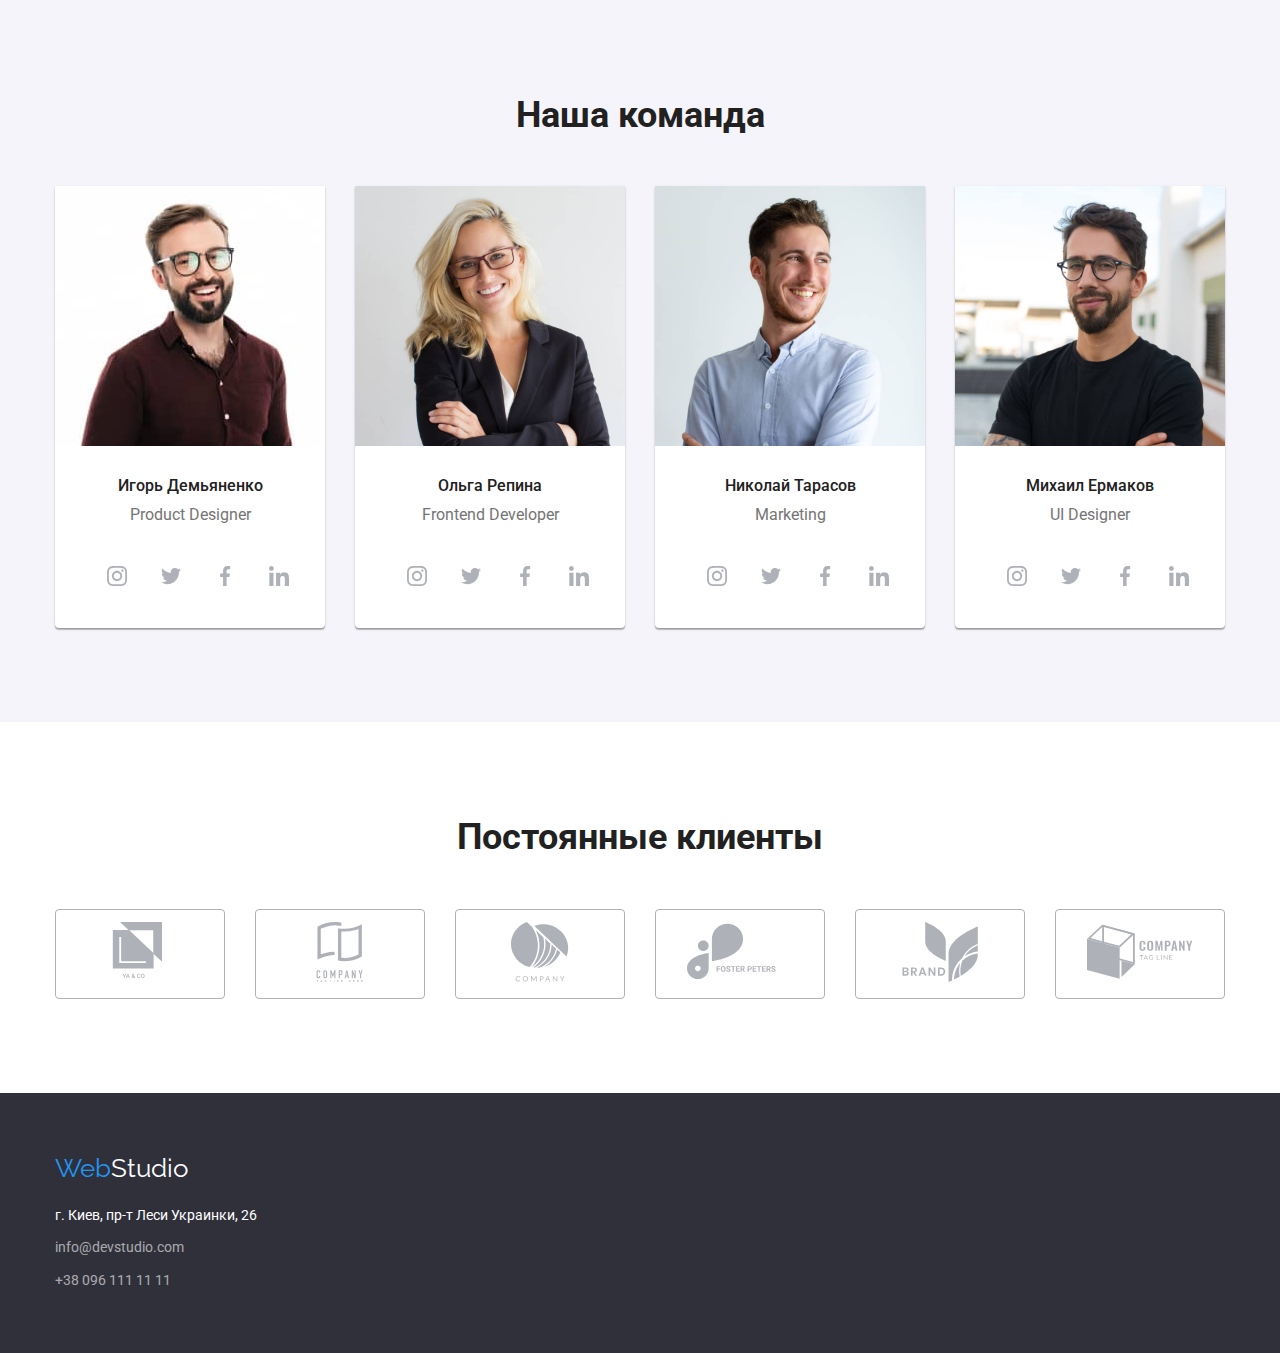
==== commit 90f369ac: "Добавляет секцию постоянные клиенты" ====
--- a/index.html
+++ b/index.html
@@ -78,7 +78,7 @@
               </svg>
             </li>
           </ul> -->
-         
+
           <ul class="list feature-list">
             <li class="item">
               <div class="thumb">
@@ -105,8 +105,8 @@
             <li class="item">
               <div class="thumb">
                 <svg class="feature-icons-svg">
-                <use href="./images/icons.svg#icon-diagram"></use>
-              </svg>
+                  <use href="./images/icons.svg#icon-diagram"></use>
+                </svg>
               </div>
               <h3 class="features-title">Планирование</h3>
               <p class="features-text">
@@ -116,8 +116,8 @@
             <li class="item">
               <div class="thumb">
                 <svg class="feature-icons-svg">
-                <use href="./images/icons.svg#icon-astronaut"></use>
-              </svg>
+                  <use href="./images/icons.svg#icon-astronaut"></use>
+                </svg>
               </div>
               <h3 class="features-title">Современные технологии</h3>
               <p class="features-text">Значимость этих проблем настолько очевидна, что реализация плановых заданий.</p>
@@ -221,7 +221,6 @@
                 </li>
               </ul>
             </li>
-            </li>
             <li class="team-item">
               <img class="team-image" src="./images/photo3.jpg" alt="Николай Тарасов" width="270" />
               <div class="team-content">
@@ -259,7 +258,6 @@
                 </li>
               </ul>
             </li>
-            </li>
             <li class="team-item">
               <img class="team-image" src="./images/photo4.jpg" alt="Михаил Ермаков" width="270" />
               <div class="team-content">
@@ -297,7 +295,55 @@
                 </li>
               </ul>
             </li>
-            </li>
+          </ul>
+        </div>
+      </section>
+      <section class="clients section">
+        <div class="conteiner">
+          <h2 class="clients-title">Постоянные клиенты</h2>
+          <ul class="list clients-list">
+            <a href="" class="clients-link-svg client-card">
+              <li class="clients-item">
+                <svg class="clients-icon-svg">
+                  <use href="/images/icons.svg#icon-logo1"></use>
+                </svg>
+              </li>
+            </a>
+            <a href="" class="clients-link-svg client-card">
+              <li class="clients-item">
+                <svg class="clients-icon-svg">
+                  <use href="/images/icons.svg#icon-logo2"></use>
+                </svg>
+              </li>
+            </a>
+            <a href="" class="clients-link-svg client-card">
+              <li class="clients-item">
+                <svg class="clients-icon-svg">
+                  <use href="/images/icons.svg#icon-logo3"></use>
+                </svg>
+              </li>
+            </a>
+            <a href="" class="clients-link-svg client-card">
+              <li class="clients-item">
+                <svg class="clients-icon-svg">
+                  <use href="/images/icons.svg#icon-logo4"></use>
+                </svg>
+              </li>
+            </a>
+            <a href="" class="clients-link-svg client-card">
+              <li class="clients-item">
+                <svg class="clients-icon-svg">
+                  <use href="/images/icons.svg#icon-logo5"></use>
+                </svg>
+              </li>
+            </a>
+            <a href="" class="clients-link-svg client-card">
+              <li class="clients-item">
+                <svg class="clients-icon-svg">
+                  <use href="/images/icons.svg#icon-logo6"></use>
+                </svg>
+              </li>
+            </a>
           </ul>
         </div>
       </section>
--- a/css/styles.css
+++ b/css/styles.css
@@ -12,7 +12,7 @@
   --logo-font: 'Raleway', sans-serif;
   --border-color: #ececec;
   --border-card-content: #eeeeee;
-  --color-social-icons: #afb1b8;
+  --color-icons: #afb1b8;
 }
 html {
   box-sizing: border-box;
@@ -75,6 +75,11 @@
   width: 1200px;
   margin: 0 auto;
   padding: 0 15px;
+}
+
+.section {
+  padding-top: 94px;
+  padding-bottom: 94px;
 }
 
 .page-header {
@@ -195,22 +200,14 @@
   cursor: pointer;
 }
 
-.section {
-  padding-top: 94px;
-  padding-bottom: 94px;
-}
-
 /* features */
 
-/* .feature-icons-list {
-  display: flex;
-  justify-content: space-between;
-} */
-
 .thumb {
+  display: flex;
+  align-items: center;
+  justify-content: center;
   margin-bottom: 30px;
-  padding-top: 25px;
-  padding-bottom: 25px;
+  height: 120px;
   background-color: var(--secondary-bg-color);
 }
 
@@ -255,7 +252,8 @@
 }
 
 .work-title,
-.team-title {
+.team-title,
+.clients-title {
   color: var(--subtitle-text-color);
   font-size: 36px;
   line-height: 1.17;
@@ -271,44 +269,6 @@
 }
 .work > .item:not(:last-child) {
   margin-right: 30px;
-}
-
-.social-icons {
-  display: inline-flex;
-}
-
-.social-icons-item {
-  padding-bottom: 30px;
-}
-
-.social-icons-item:not(:last-child) {
-  margin-right: 10px;
-}
-
-.social-icons-link {
-  display: flex;
-  align-items: center;
-  justify-content: center;
-  width: 44px;
-  height: 44px;
-  border-radius: 50%;
-  background-color: var(--premari-white-color);
-}
-
-.social-icons-svg {
-  width: 20px;
-  height: 20px;
-  fill: var(--color-social-icons);
-}
-
-.social-icons-link:hover,
-.social-icons-link:focus {
-  background-color: var(--accent-color);
-}
-
-.social-icons-link:hover .social-icons-svg,
-.social-icons-link:focus .social-icons-svg {
-  fill: var(--premari-white-color);
 }
 
 /* team */
@@ -359,6 +319,44 @@
   text-align: center;
 }
 
+.social-icons {
+  display: inline-flex;
+}
+
+.social-icons-item {
+  padding-bottom: 30px;
+}
+
+.social-icons-item:not(:last-child) {
+  margin-right: 10px;
+}
+
+.social-icons-link {
+  display: flex;
+  align-items: center;
+  justify-content: center;
+  width: 44px;
+  height: 44px;
+  border-radius: 50%;
+  background-color: var(--premari-white-color);
+}
+
+.social-icons-svg {
+  width: 20px;
+  height: 20px;
+  fill: var(--color-icons);
+}
+
+.social-icons-link:hover,
+.social-icons-link:focus {
+  background-color: var(--accent-color);
+}
+
+.social-icons-link:hover .social-icons-svg,
+.social-icons-link:focus .social-icons-svg {
+  fill: var(--premari-white-color);
+}
+
 .socials-list {
   display: flex;
   text-align: center;
@@ -366,6 +364,51 @@
 
 .social-icons-svg {
   display: flex;
+}
+
+/* clients */
+
+.clients-list {
+  display: flex;
+}
+
+.clients-list:not(:last-child) {
+  margin-right: 30px;
+}
+
+.clients-title {
+  margin-bottom: 50px;
+}
+
+.client-card {
+  display: flex;
+  align-items: center;
+  justify-content: center;
+  width: 170px;
+  height: 90px;
+  border: 1px solid var(--color-icons);
+  border-radius: 4px;
+}
+
+.client-card:not(:last-child) {
+  margin-right: 30px;
+}
+
+.clients-icon-svg {
+  display: inline-flex;
+  width: 106px;
+  height: 60px;
+  fill: var(--color-icons);
+}
+
+.clients-link-svg:hover .clients-icon-svg,
+.clients-link-svg:focus .clients-icon-svg {
+  fill: var(--accent-color);
+}
+
+.clients-link-svg:focus,
+.clients-link-svg:hover {
+  border-color: var(--accent-color);
 }
 
 /* footer */
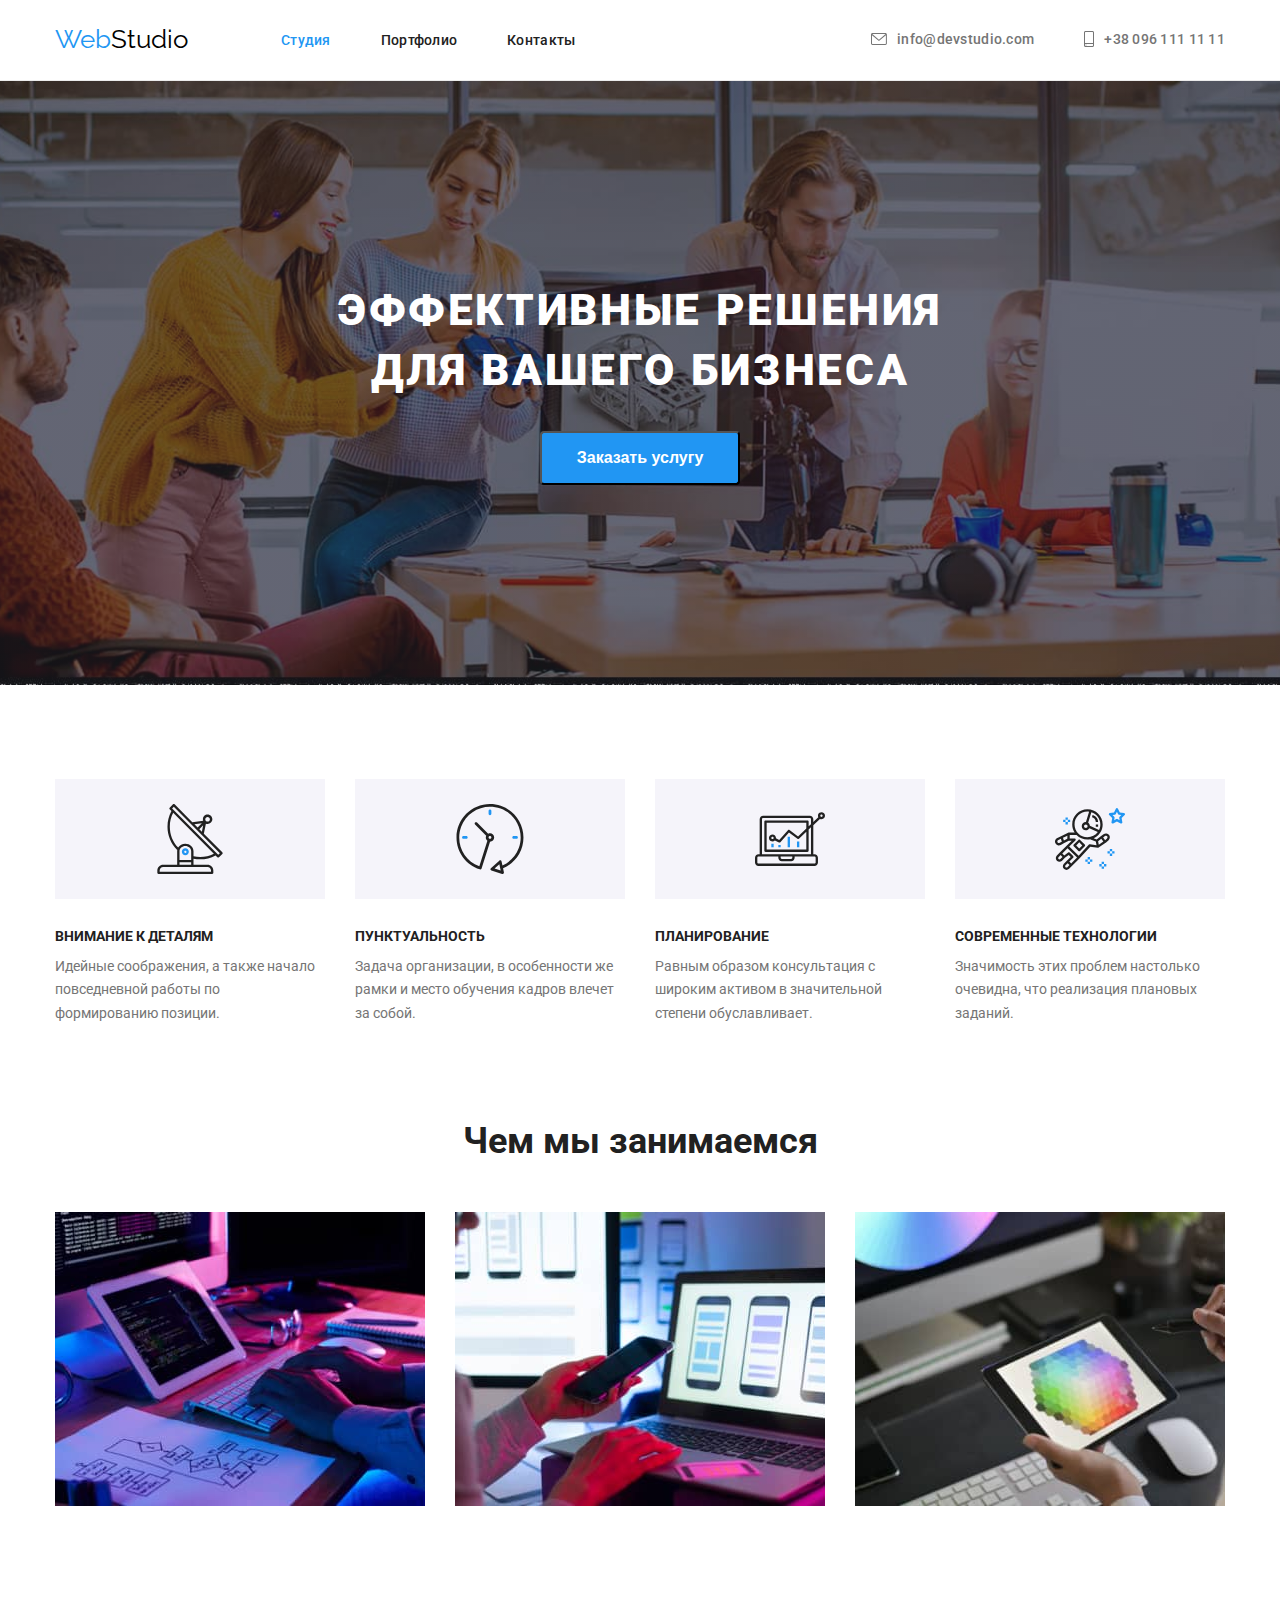
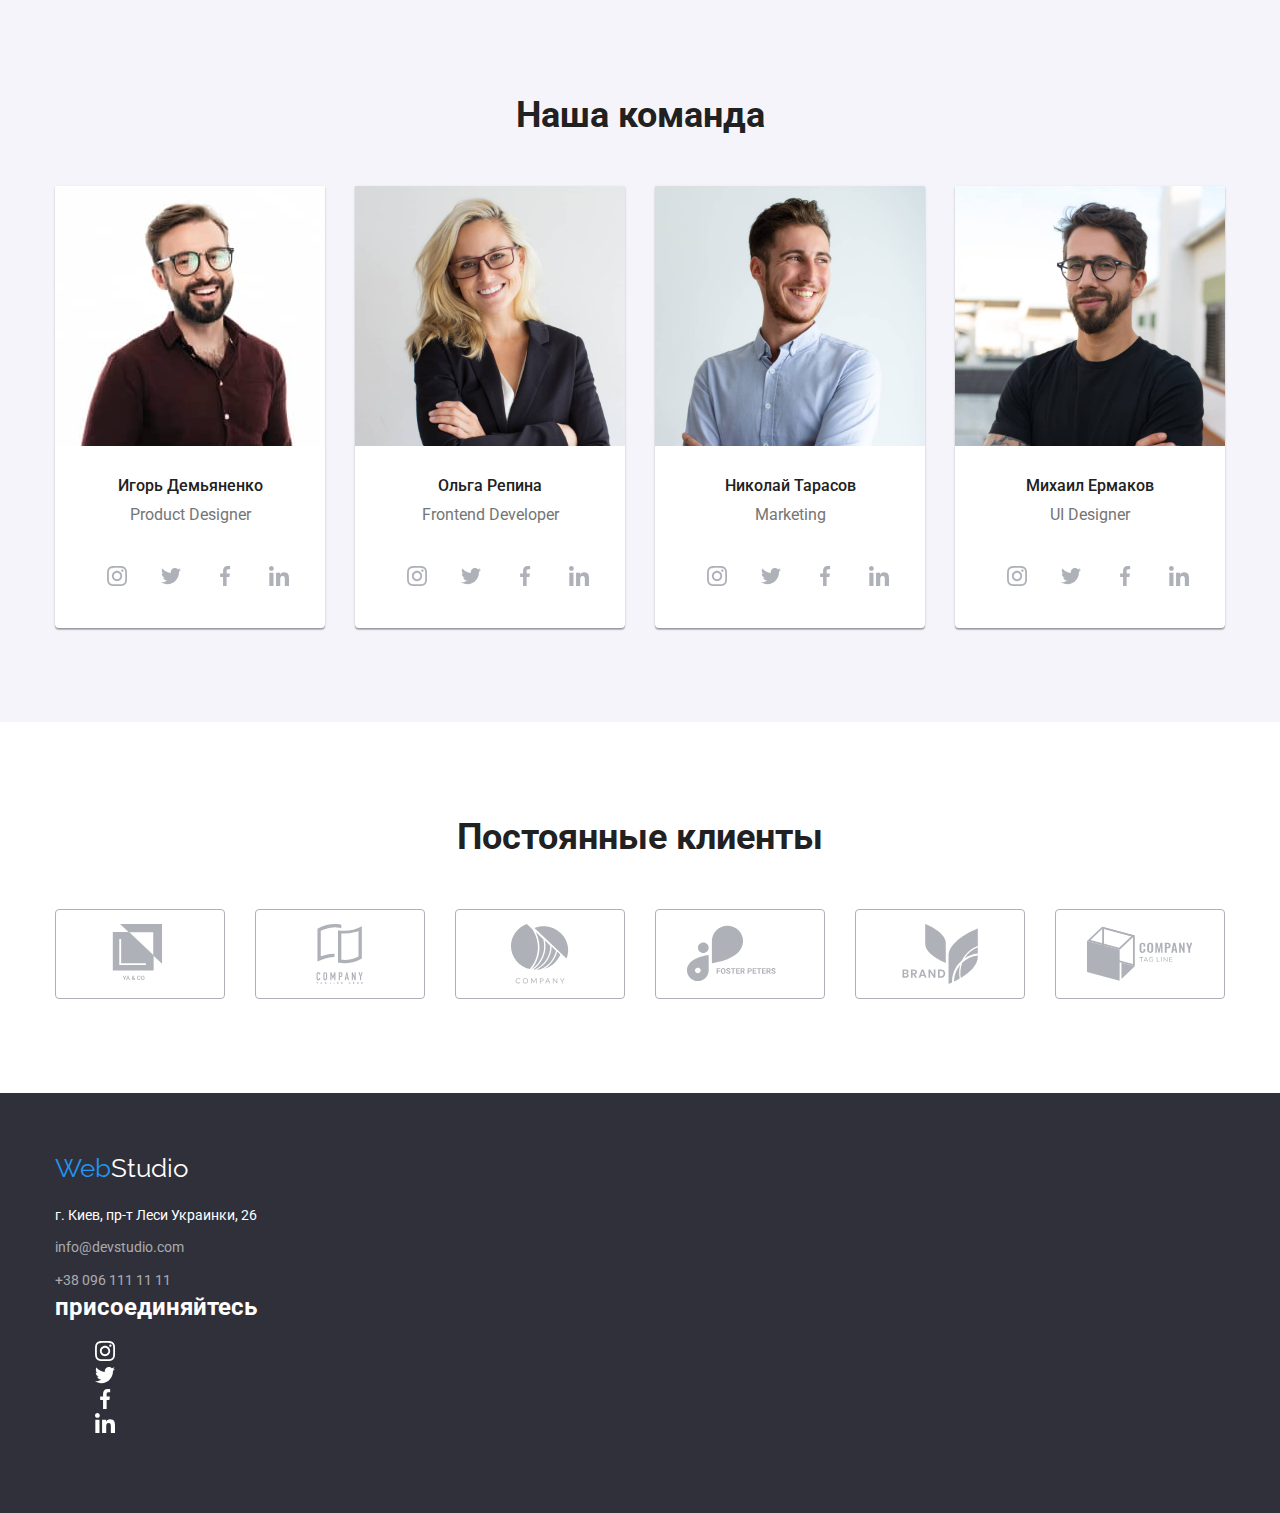
==== commit ce060c1d: "Вносит изменения в секцию Наши клиенты" ====
--- a/index.html
+++ b/index.html
@@ -302,62 +302,97 @@
         <div class="conteiner">
           <h2 class="clients-title">Постоянные клиенты</h2>
           <ul class="list clients-list">
-            <a href="" class="clients-link-svg client-card">
-              <li class="clients-item">
+            <li class="clients-item">
+              <a href="" class="clients-link-svg">
                 <svg class="clients-icon-svg">
                   <use href="/images/icons.svg#icon-logo1"></use>
                 </svg>
-              </li>
-            </a>
-            <a href="" class="clients-link-svg client-card">
-              <li class="clients-item">
+              </a>
+            </li>
+            <li class="clients-item">
+              <a href="" class="clients-link-svg">
                 <svg class="clients-icon-svg">
                   <use href="/images/icons.svg#icon-logo2"></use>
                 </svg>
-              </li>
-            </a>
-            <a href="" class="clients-link-svg client-card">
-              <li class="clients-item">
+              </a>
+            </li>
+            <li class="clients-item">
+              <a href="" class="clients-link-svg">
                 <svg class="clients-icon-svg">
                   <use href="/images/icons.svg#icon-logo3"></use>
                 </svg>
-              </li>
-            </a>
-            <a href="" class="clients-link-svg client-card">
-              <li class="clients-item">
+              </a>
+            </li>
+            <li class="clients-item">
+              <a href="" class="clients-link-svg">
                 <svg class="clients-icon-svg">
                   <use href="/images/icons.svg#icon-logo4"></use>
                 </svg>
-              </li>
-            </a>
-            <a href="" class="clients-link-svg client-card">
-              <li class="clients-item">
+              </a>
+            </li>
+            <li class="clients-item">
+              <a href="" class="clients-link-svg">
                 <svg class="clients-icon-svg">
                   <use href="/images/icons.svg#icon-logo5"></use>
                 </svg>
-              </li>
-            </a>
-            <a href="" class="clients-link-svg client-card">
-              <li class="clients-item">
+              </a>
+            </li>
+            <li class="clients-item">
+              <a href="" class="clients-link-svg">
                 <svg class="clients-icon-svg">
                   <use href="/images/icons.svg#icon-logo6"></use>
                 </svg>
-              </li>
-            </a>
+              </a>
+            </li>
           </ul>
         </div>
       </section>
     </main>
     <footer class="footer">
       <div class="conteiner">
-        <a href="./index.html" class="logo"
-          ><span class="accent">Web</span><span class="accent-secondary">Studio</span></a
-        >
-        <address class="address">
-          <p class="footer-text">г. Киев, пр-т Леси Украинки, 26</p>
-          <a href="mailto:info@devstudio.com" class="footer-link">info@devstudio.com</a>
-          <a href="tel:+380961111111" class="footer-link">+38 096 111 11 11</a>
-        </address>
+        <div class="footer-contacts">
+          <a href="./index.html" class="logo"
+            ><span class="accent">Web</span><span class="accent-secondary">Studio</span></a
+          >
+          <address class="address">
+            <p class="footer-text">г. Киев, пр-т Леси Украинки, 26</p>
+            <a href="mailto:info@devstudio.com" class="footer-link">info@devstudio.com</a>
+            <a href="tel:+380961111111" class="footer-link">+38 096 111 11 11</a>
+          </address>
+        </div>
+        <div class="footer-social-icons">
+          <h2 class="footer-social-title">присоединяйтесь</h2>
+          <ul class="footer-social-icons">
+            <li class="list footer-social-icons-item">
+              <a href="" class="footer-social-icons-link" target="_blank" rel="noopener noreferrer">
+                <svg class="footer-social-icons-svg">
+                  <use href="./images/icons.svg#icon-instagram"></use>
+                </svg>
+              </a>
+            </li>
+            <li class="list footer-social-icons-item">
+              <a href="" class="footer-social-icons-link" target="_blank" rel="noopener noreferrer">
+                <svg class="footer-social-icons-svg">
+                  <use href="./images/icons.svg#icon-twitter"></use>
+                </svg>
+              </a>
+            </li>
+            <li class="list footer-social-icons-item">
+              <a href="" class="footer-social-icons-link" target="_blank" rel="noopener noreferrer">
+                <svg class="footer-social-icons-svg">
+                  <use href="./images/icons.svg#icon-facebook"></use>
+                </svg>
+              </a>
+            </li>
+            <li class="list footer-social-icons-item">
+              <a href="" class="footer-social-icons-link" target="_blank" rel="noopener noreferrer">
+                <svg class="footer-social-icons-svg">
+                  <use href="./images/icons.svg#icon-linkedin"></use>
+                </svg>
+              </a>
+            </li>
+          </ul>
+        </div>
       </div>
     </footer>
   </body>
--- a/css/styles.css
+++ b/css/styles.css
@@ -319,6 +319,8 @@
   text-align: center;
 }
 
+/* social-icons */
+
 .social-icons {
   display: inline-flex;
 }
@@ -342,6 +344,7 @@
 }
 
 .social-icons-svg {
+  display: flex;
   width: 20px;
   height: 20px;
   fill: var(--color-icons);
@@ -357,30 +360,30 @@
   fill: var(--premari-white-color);
 }
 
-.socials-list {
+/* .socials-list {
   display: flex;
   text-align: center;
-}
-
-.social-icons-svg {
-  display: flex;
-}
+} */
+
+/* .social-icons-svg {
+  
+} */
 
 /* clients */
-
-.clients-list {
-  display: flex;
-}
-
-.clients-list:not(:last-child) {
-  margin-right: 30px;
-}
 
 .clients-title {
   margin-bottom: 50px;
 }
 
-.client-card {
+.clients-list {
+  display: flex;
+}
+
+.clients-item:not(:last-child) {
+  margin-right: 30px;
+}
+
+/* .client-card {
   display: flex;
   align-items: center;
   justify-content: center;
@@ -388,10 +391,16 @@
   height: 90px;
   border: 1px solid var(--color-icons);
   border-radius: 4px;
-}
-
-.client-card:not(:last-child) {
-  margin-right: 30px;
+} */
+
+.clients-link-svg {
+  display: flex;
+  align-items: center;
+  justify-content: center;
+  width: 170px;
+  height: 90px;
+  border: 1px solid var(--color-icons);
+  border-radius: 4px;
 }
 
 .clients-icon-svg {
@@ -406,8 +415,8 @@
   fill: var(--accent-color);
 }
 
-.clients-link-svg:focus,
-.clients-link-svg:hover {
+.clients-link-svg:hover,
+.client-link-svg:focus {
   border-color: var(--accent-color);
 }
 
@@ -443,6 +452,16 @@
 
 .footer-link:not(:last-child) {
   margin-bottom: 9px;
+}
+
+.footer-social-title {
+  color: var(--premari-white-color);
+}
+
+.footer-social-icons-svg {
+  width: 20px;
+  height: 20px;
+  fill: var(--premari-white-color);
 }
 
 /* portfolio */
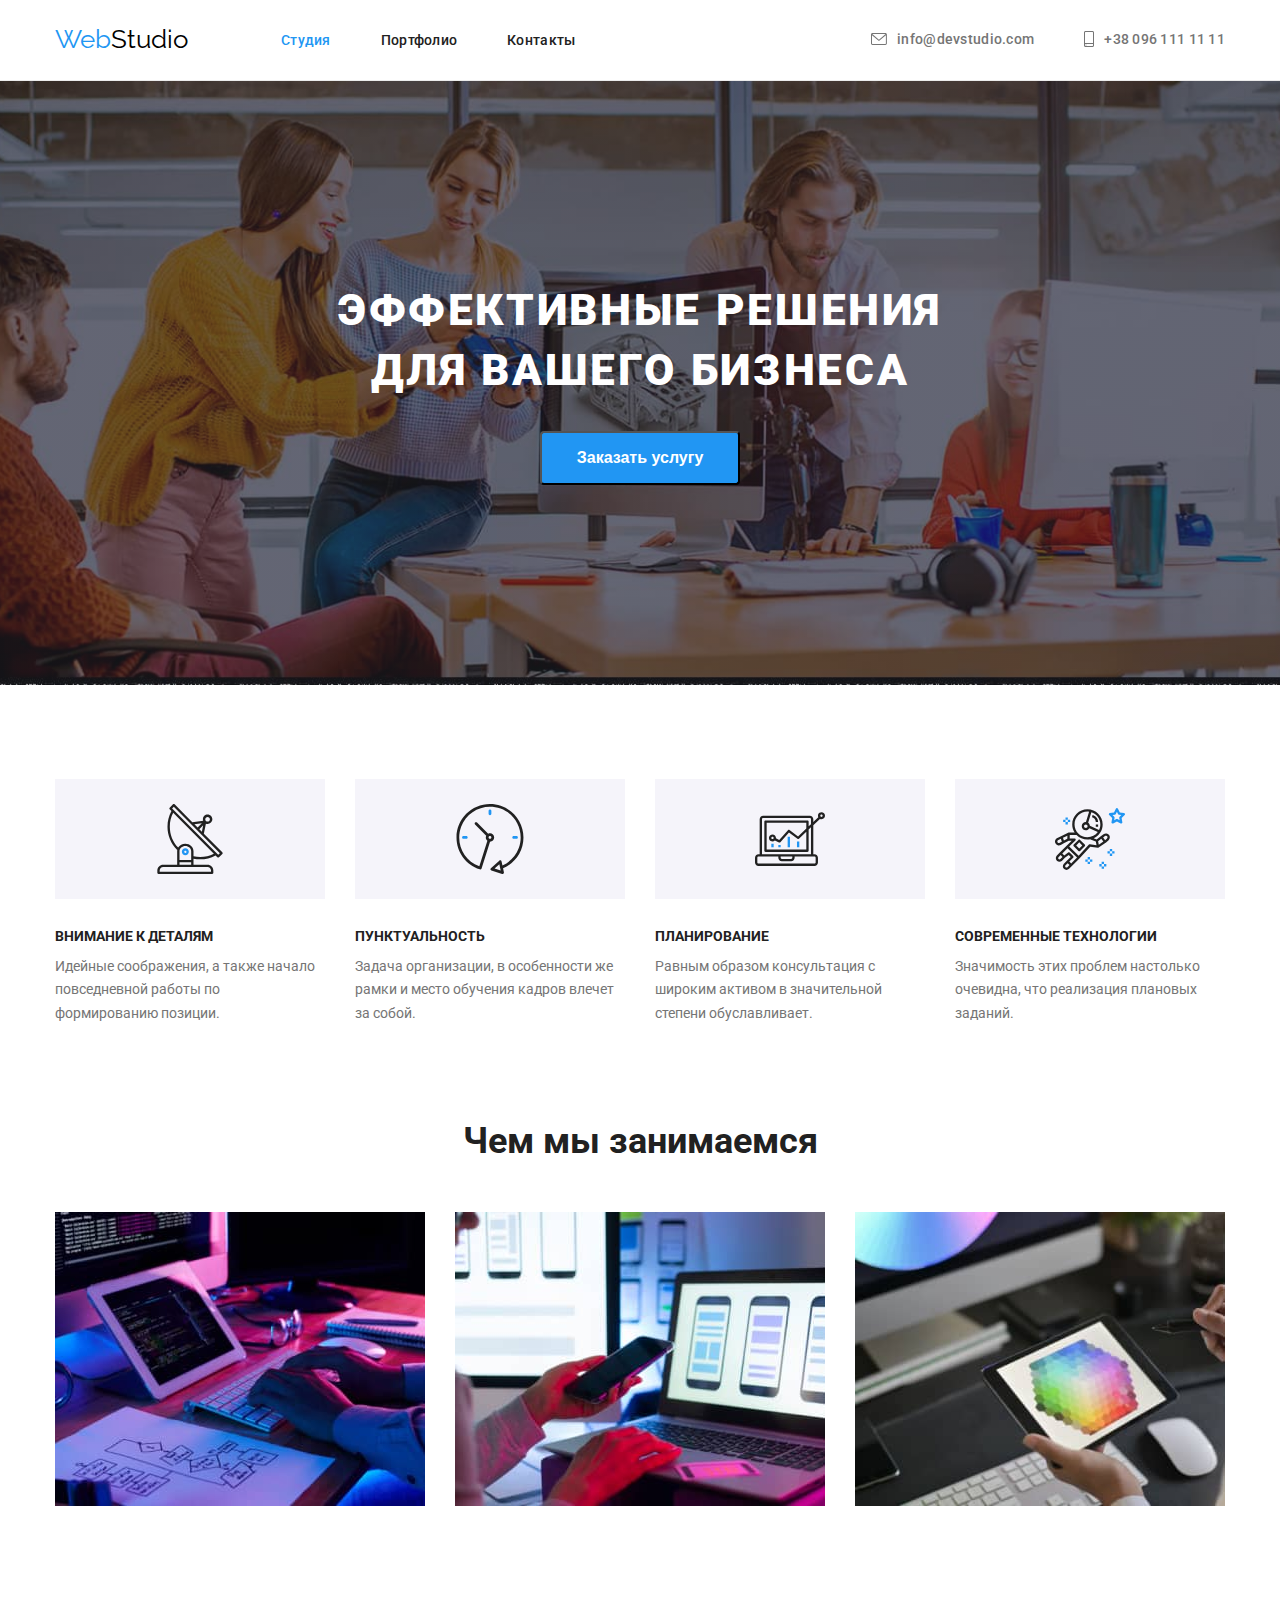
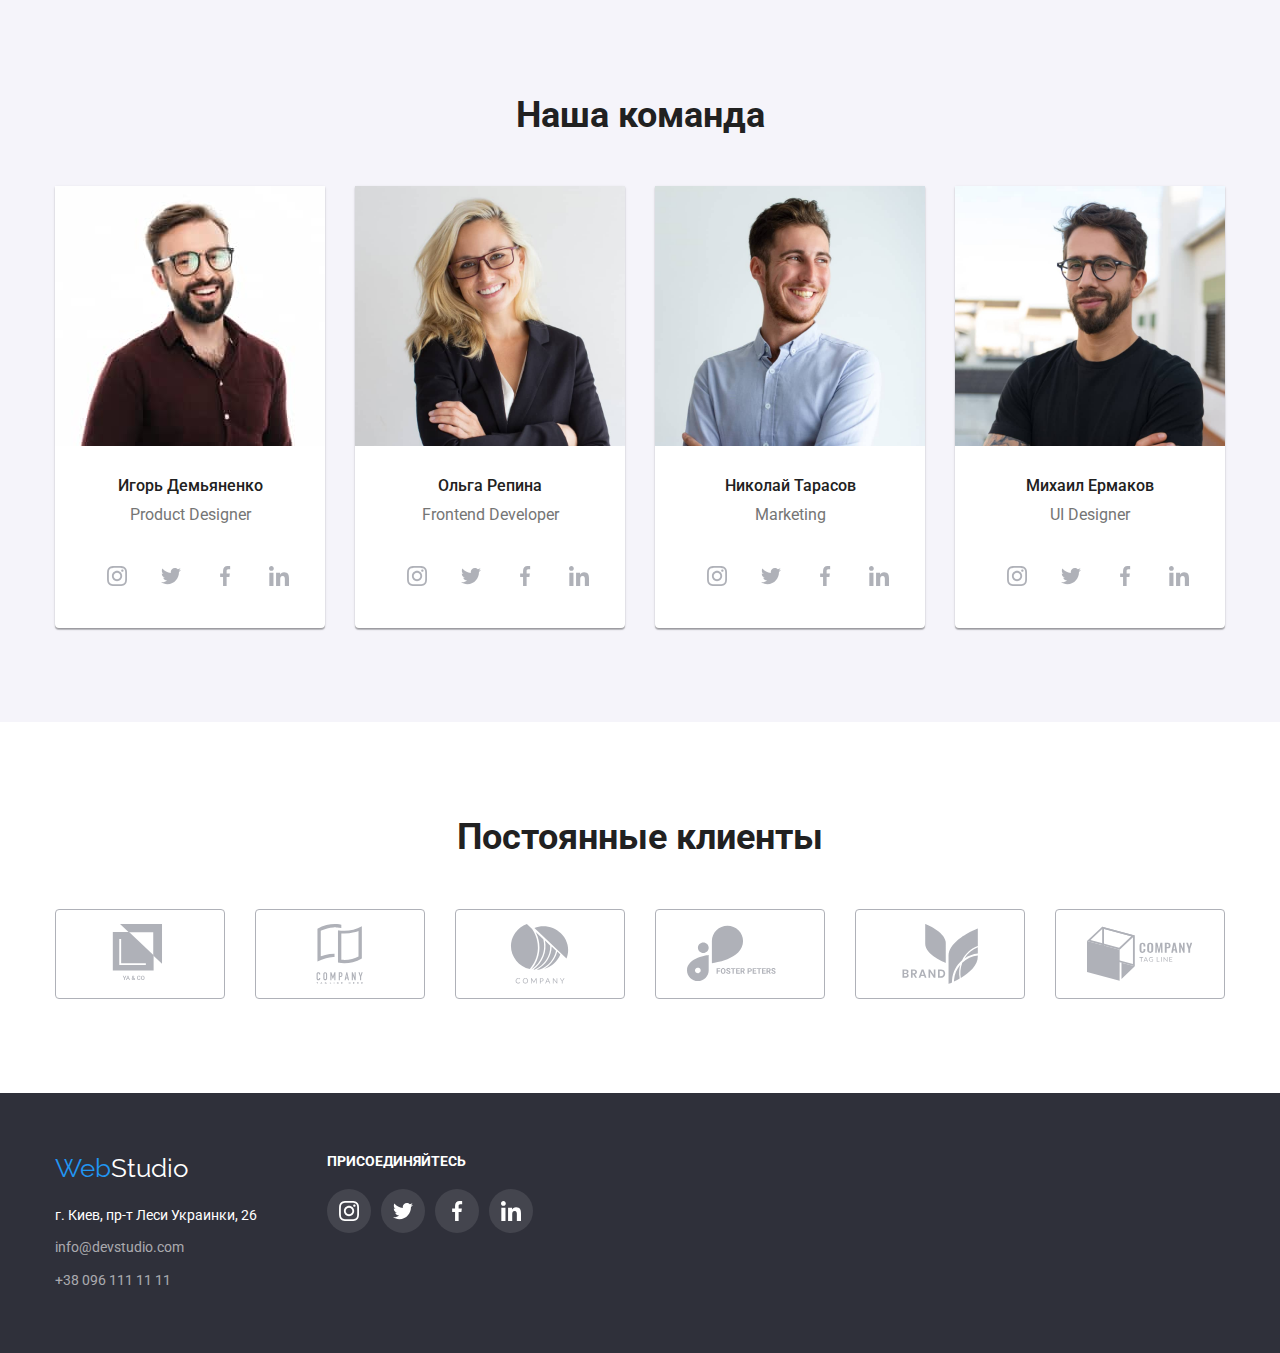
==== commit 47cc3b51: "Добавляет блок Присоединяйтесь в подвал" ====
--- a/index.html
+++ b/index.html
@@ -349,7 +349,7 @@
       </section>
     </main>
     <footer class="footer">
-      <div class="conteiner">
+      <div class="conteiner flexbox">
         <div class="footer-contacts">
           <a href="./index.html" class="logo"
             ><span class="accent">Web</span><span class="accent-secondary">Studio</span></a
@@ -362,7 +362,7 @@
         </div>
         <div class="footer-social-icons">
           <h2 class="footer-social-title">присоединяйтесь</h2>
-          <ul class="footer-social-icons">
+          <ul class="footer-social-icons-list">
             <li class="list footer-social-icons-item">
               <a href="" class="footer-social-icons-link" target="_blank" rel="noopener noreferrer">
                 <svg class="footer-social-icons-svg">
--- a/css/styles.css
+++ b/css/styles.css
@@ -13,6 +13,7 @@
   --border-color: #ececec;
   --border-card-content: #eeeeee;
   --color-icons: #afb1b8;
+  --footer-social-icons-bg-color: rgba(255, 255, 255, 0.1);
 }
 html {
   box-sizing: border-box;
@@ -360,15 +361,6 @@
   fill: var(--premari-white-color);
 }
 
-/* .socials-list {
-  display: flex;
-  text-align: center;
-} */
-
-/* .social-icons-svg {
-  
-} */
-
 /* clients */
 
 .clients-title {
@@ -422,6 +414,10 @@
 
 /* footer */
 
+.flexbox {
+  display: flex;
+}
+
 .footer {
   padding-top: 60px;
   padding-bottom: 60px;
@@ -454,14 +450,56 @@
   margin-bottom: 9px;
 }
 
+/* footer-social-icons */
+/* 
+.footer-social-icons {
+  display: flex;
+} */
+
+.footer-social-icons {
+  margin-left: 70px;
+}
+
 .footer-social-title {
-  color: var(--premari-white-color);
+  text-transform: uppercase;
+  font-weight: 700;
+  font-size: 14px;
+  line-height: 1.17;
+  margin-bottom: 20px;
+  color: var(--premari-white-color);
+}
+
+.footer-social-icons-list {
+  display: flex;
+  justify-content: center;
+  margin-top: 0;
+  margin-bottom: 0;
+  padding-left: 0;
+}
+
+.footer-social-icons-item:not(:last-child) {
+  margin-right: 10px;
 }
 
 .footer-social-icons-svg {
   width: 20px;
   height: 20px;
   fill: var(--premari-white-color);
+}
+
+.footer-social-icons-link {
+  display: flex;
+  align-items: center;
+  justify-content: center;
+  width: 44px;
+  height: 44px;
+  border-radius: 50%;
+  background-color: var(--footer-social-icons-bg-color);
+}
+
+.footer-social-icons-link:hover,
+.footer-social-icons-link:focus {
+  background-color: var(--accent-color);
 }
 
 /* portfolio */
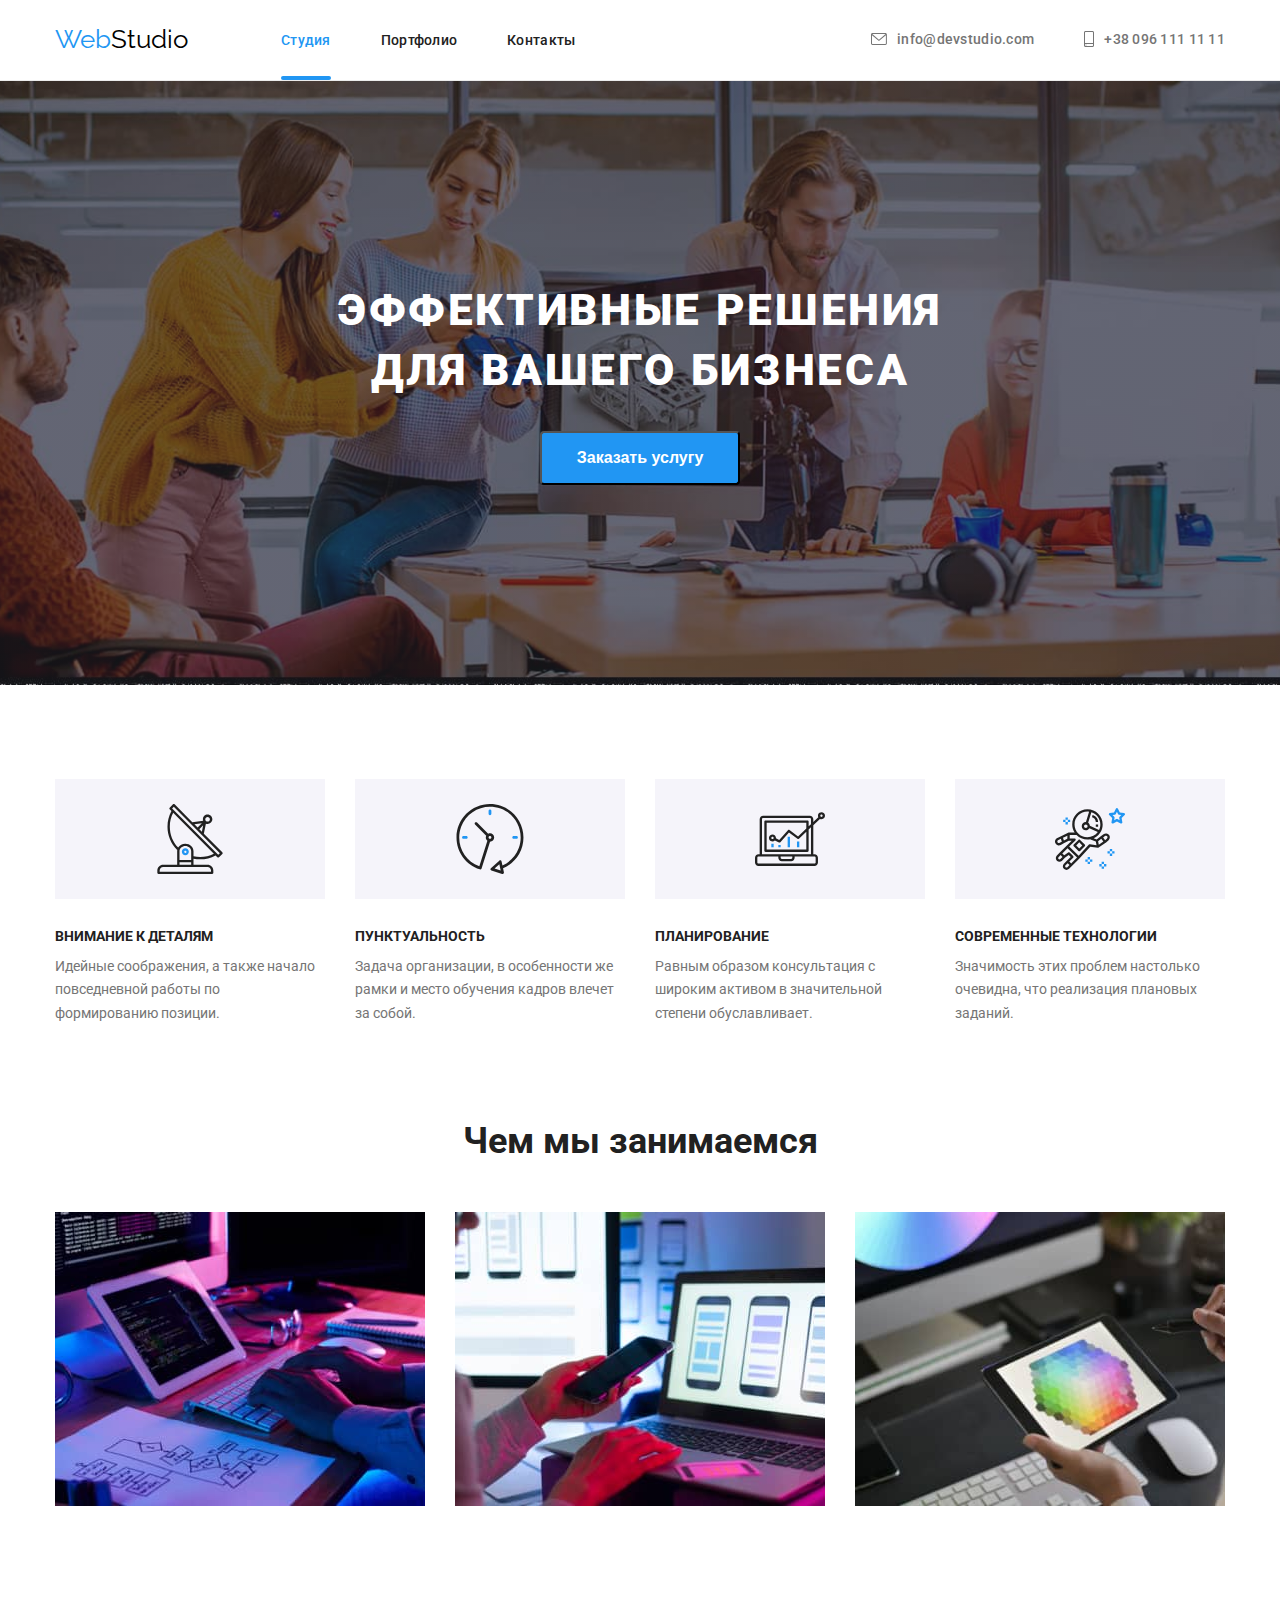
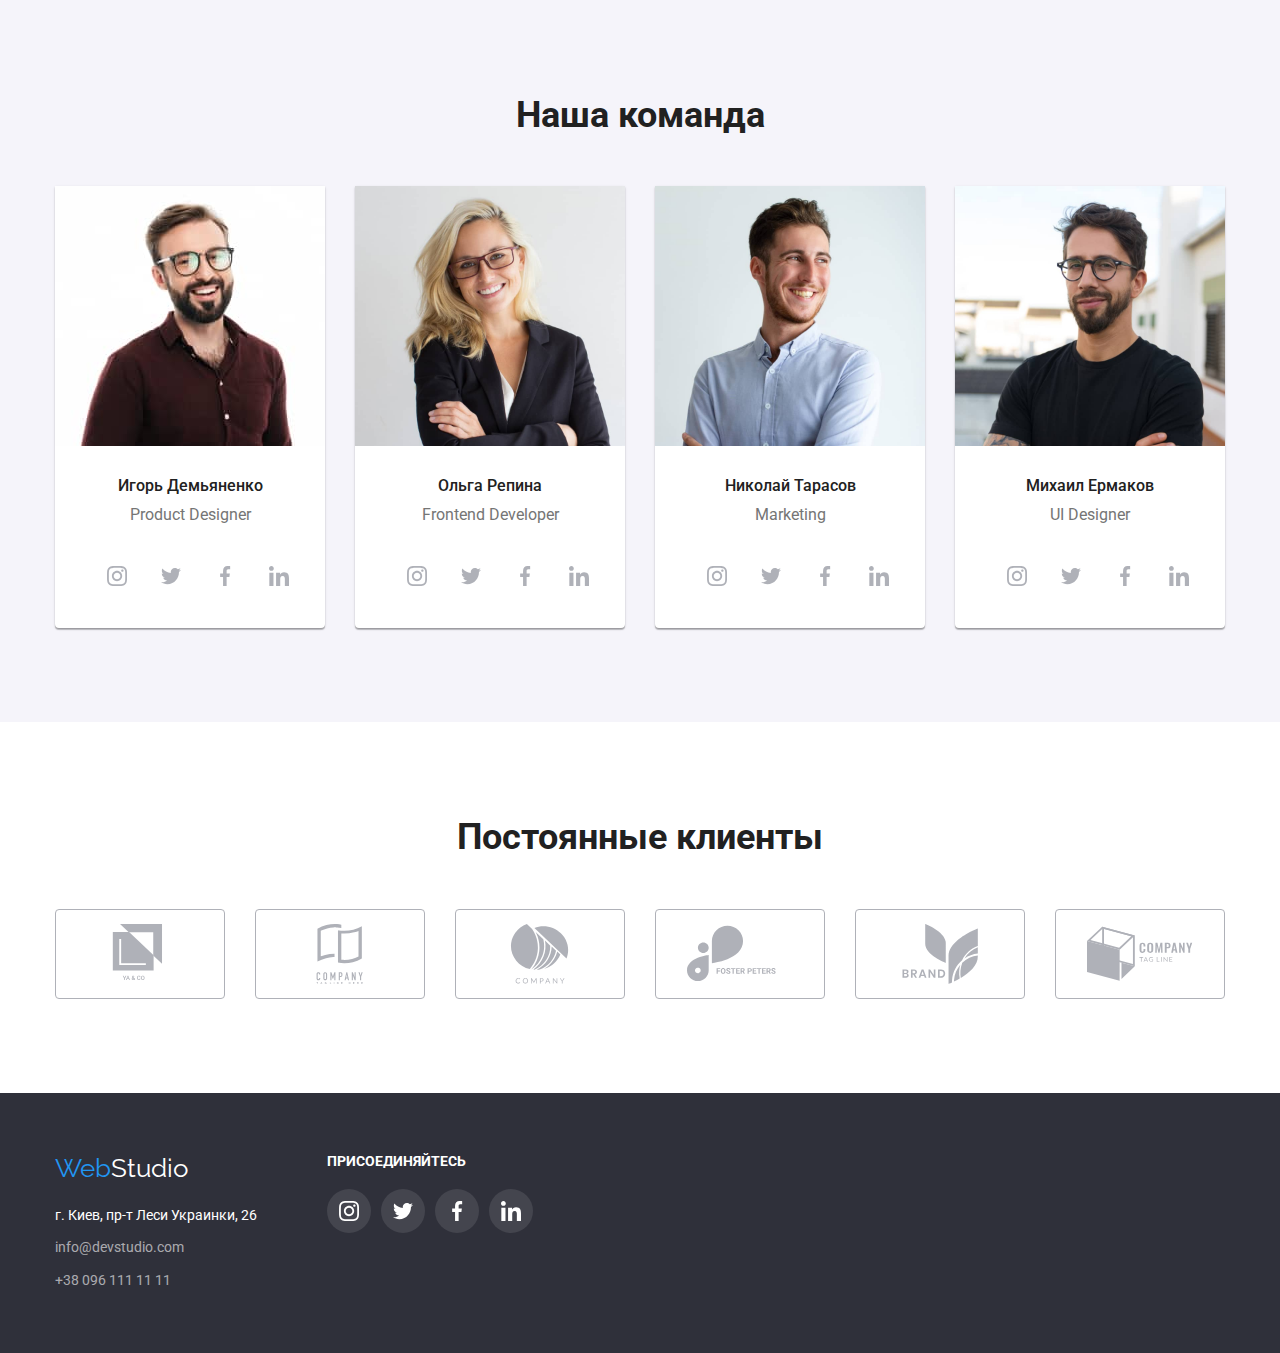
==== commit 70018c39: "Добавляет модальное окно, папку js" ====
--- a/index.html
+++ b/index.html
@@ -24,9 +24,9 @@
         <nav class="nav">
           <a href="./index.html" class="logo"><span class="accent">Web</span>Studio</a>
           <ul class="list site-nav">
-            <li class="item"><a href="./index.html" class="link current">Студия</a></li>
-            <li class="item"><a href="./portfolio.html" class="link">Портфолио</a></li>
-            <li class="item"><a href="" class="link">Контакты</a></li>
+            <li class="item"><a href="./index.html" class="link site-nav-link current">Студия</a></li>
+            <li class="item"><a href="./portfolio.html" class="link site-nav-link">Портфолио</a></li>
+            <li class="item"><a href="" class="link site-nav-link">Контакты</a></li>
           </ul>
         </nav>
         <ul class="list auth-nav contacts-list">
@@ -52,7 +52,7 @@
     <main>
       <section class="hero">
         <h1 class="hero-title">Эффективные решения<br />для вашего бизнеса</h1>
-        <button type="button" class="button primary">Заказать услугу</button>
+        <button type="button" class="button primary" data-modal-open>Заказать услугу</button>
       </section>
       <section class="section">
         <div class="conteiner">
@@ -129,16 +129,29 @@
         <div class="conteiner">
           <h2 class="work-title">Чем мы занимаемся</h2>
           <ul class="list work">
-            <li class="item">
+            <li class="item work-item">
+              <a href="" class="work-link">
+                <img src="./images/img1.jpg" alt="Планшет с клавиатурой" width="370" />
+                <div class="work-thumb">
+                  <h3 class="work-subtitle">Десктопные приложения</h3>
+                </div>
+              </a>
+            </li>
+            <li class="item work-item">
               <a href="">
-                <img src="./images/img1.jpg" alt="Планшет с клавиатурой" width="370" />
-              </a>
-            </li>
-            <li class="item">
-              <a href=""><img src="./images/img2.jpg" alt="Телефон и ноутбук" width="370" /></a>
-            </li>
-            <li class="item">
-              <a href=""><img src="./images/img3.jpg" alt="Планшет" width="370" /></a>
+                <img src="./images/img2.jpg" alt="Телефон и ноутбук" width="370" />
+                <div class="work-thumb">
+                  <h3 class="work-subtitle">Мобильные приложения</h3>
+                </div>
+              </a>
+            </li>
+            <li class="item work-item">
+              <a href=""
+                ><img src="./images/img3.jpg" alt="Планшет" width="370" />
+                <div class="work-thumb">
+                  <h3 class="work-subtitle">Дизайнерские решения</h3>
+                </div>
+              </a>
             </li>
           </ul>
         </div>
@@ -305,42 +318,42 @@
             <li class="clients-item">
               <a href="" class="clients-link-svg">
                 <svg class="clients-icon-svg">
-                  <use href="/images/icons.svg#icon-logo1"></use>
-                </svg>
-              </a>
-            </li>
-            <li class="clients-item">
-              <a href="" class="clients-link-svg">
-                <svg class="clients-icon-svg">
-                  <use href="/images/icons.svg#icon-logo2"></use>
-                </svg>
-              </a>
-            </li>
-            <li class="clients-item">
-              <a href="" class="clients-link-svg">
-                <svg class="clients-icon-svg">
-                  <use href="/images/icons.svg#icon-logo3"></use>
-                </svg>
-              </a>
-            </li>
-            <li class="clients-item">
-              <a href="" class="clients-link-svg">
-                <svg class="clients-icon-svg">
-                  <use href="/images/icons.svg#icon-logo4"></use>
-                </svg>
-              </a>
-            </li>
-            <li class="clients-item">
-              <a href="" class="clients-link-svg">
-                <svg class="clients-icon-svg">
-                  <use href="/images/icons.svg#icon-logo5"></use>
-                </svg>
-              </a>
-            </li>
-            <li class="clients-item">
-              <a href="" class="clients-link-svg">
-                <svg class="clients-icon-svg">
-                  <use href="/images/icons.svg#icon-logo6"></use>
+                  <use href="./images/icons.svg#icon-logo1"></use>
+                </svg>
+              </a>
+            </li>
+            <li class="clients-item">
+              <a href="" class="clients-link-svg">
+                <svg class="clients-icon-svg">
+                  <use href="./images/icons.svg#icon-logo2"></use>
+                </svg>
+              </a>
+            </li>
+            <li class="clients-item">
+              <a href="" class="clients-link-svg">
+                <svg class="clients-icon-svg">
+                  <use href="./images/icons.svg#icon-logo3"></use>
+                </svg>
+              </a>
+            </li>
+            <li class="clients-item">
+              <a href="" class="clients-link-svg">
+                <svg class="clients-icon-svg">
+                  <use href="./images/icons.svg#icon-logo4"></use>
+                </svg>
+              </a>
+            </li>
+            <li class="clients-item">
+              <a href="" class="clients-link-svg">
+                <svg class="clients-icon-svg">
+                  <use href="./images/icons.svg#icon-logo5"></use>
+                </svg>
+              </a>
+            </li>
+            <li class="clients-item">
+              <a href="" class="clients-link-svg">
+                <svg class="clients-icon-svg">
+                  <use href="./images/icons.svg#icon-logo6"></use>
                 </svg>
               </a>
             </li>
@@ -395,5 +408,15 @@
         </div>
       </div>
     </footer>
+    <div class="backdrop is-hidden" data-modal>
+      <div class="modal">
+        <button class="modal-button-close" data-modal-close>
+          <svg class="modal-icon-svg">
+            <use href="./images/icons.svg#icon-modal-x" width="11" hidht="11"></use>
+          </svg>
+        </button>
+      </div>
+    </div>
+    <script src="./js/modal.js"></script>
   </body>
 </html>
--- a/css/styles.css
+++ b/css/styles.css
@@ -14,6 +14,8 @@
   --border-card-content: #eeeeee;
   --color-icons: #afb1b8;
   --footer-social-icons-bg-color: rgba(255, 255, 255, 0.1);
+  --backdrop-bg: rgba(0, 0, 0, 0.2);
+  --actions-bg: rgba(33, 150, 243, 0.9);
 }
 html {
   box-sizing: border-box;
@@ -120,14 +122,42 @@
 }
 
 .site-nav .link {
+  /* padding-top: 32px;
+  padding-bottom: 32px; */
   color: var(--subtitle-text-color);
   font-weight: 500;
   font-size: 14px;
   line-height: 1.14;
   letter-spacing: 0.02em;
 }
+
 .site-nav .link.current {
   color: var(--accent-color);
+}
+
+.site-nav-link {
+  position: relative;
+}
+
+.site-nav-link::after {
+  content: '';
+  display: block;
+  position: absolute;
+  bottom: -32px;
+  width: 100%;
+  height: 4px;
+  border-radius: 2px;
+  background-color: var(--accent-color);
+  opacity: 0;
+}
+
+.current::after {
+  opacity: 1;
+}
+
+.site-nav-link:hover::after,
+.site-nav-link:focus::after {
+  opacity: 1;
 }
 
 .auth-nav {
@@ -272,6 +302,37 @@
   margin-right: 30px;
 }
 
+.work-item {
+  position: relative;
+}
+
+.work-thumb {
+  display: flex;
+  justify-content: center;
+  align-items: center;
+  position: absolute;
+  bottom: 0;
+  width: 100%;
+  height: 70px;
+  background-color: rgba(47, 48, 58, 0.8);
+  opacity: 0;
+}
+.work-subtitle {
+  margin-bottom: 0;
+  display: flex;
+  position: absolute;
+  color: var(--premari-white-color);
+  font-weight: 700;
+  font-size: 14px;
+  line-height: 1.15;
+  letter-spacing: 0.03em;
+  text-transform: uppercase;
+}
+
+.work-item:hover .work-thumb {
+  opacity: 1;
+}
+
 /* team */
 .team {
   background-color: var(--secondary-bg-color);
@@ -375,7 +436,7 @@
   margin-right: 30px;
 }
 
-/* .client-card {
+.clients-link-svg {
   display: flex;
   align-items: center;
   justify-content: center;
@@ -383,16 +444,6 @@
   height: 90px;
   border: 1px solid var(--color-icons);
   border-radius: 4px;
-} */
-
-.clients-link-svg {
-  display: flex;
-  align-items: center;
-  justify-content: center;
-  width: 170px;
-  height: 90px;
-  border: 1px solid var(--color-icons);
-  border-radius: 4px;
 }
 
 .clients-icon-svg {
@@ -449,12 +500,6 @@
 .footer-link:not(:last-child) {
   margin-bottom: 9px;
 }
-
-/* footer-social-icons */
-/* 
-.footer-social-icons {
-  display: flex;
-} */
 
 .footer-social-icons {
   margin-left: 70px;
@@ -504,17 +549,10 @@
 
 /* portfolio */
 
-/*filter-buttom*/
-
-/* .filter-buttom-list {
+.filter-list {
   display: flex;
   justify-content: center;
-} */
-
-.filter-list {
   margin-bottom: 50px;
-  display: flex;
-  justify-content: center;
 }
 
 .filter-item:not(:last-child) {
@@ -537,6 +575,7 @@
 .button.secondary:focus {
   color: var(--premari-white-color);
   background-color: var(--accent-color);
+  box-shadow: 0px 3px 1px rgba(0, 0, 0, 0.1), 0px 1px 2px rgba(0, 0, 0, 0.08), 0px 2px 2px rgba(0, 0, 0, 0.12);
 }
 
 /* project */
@@ -559,6 +598,16 @@
 
 .project-item:nth-last-child(-n + 3) {
   margin-bottom: 0;
+}
+
+.project-link {
+  display: block;
+}
+
+.project-link:hover,
+.project-link:focus {
+  border: 1px solid var(--primary-white-color);
+  box-shadow: 0px 1px 1px rgba(0, 0, 0, 0.12), 0px 4px 4px rgba(0, 0, 0, 0.06), 1px 4px 6px rgba(0, 0, 0, 0.16);
 }
 
 .project-subtitle {
@@ -569,6 +618,44 @@
   letter-spacing: 0, 06em;
 }
 
+.project-thumb {
+  position: relative;
+}
+
+.project-thumb::before {
+  display: inline-block;
+  content: '';
+  width: 100%;
+  height: 100%;
+  background-color: var(--actions-bg);
+  opacity: 0;
+}
+
+.project-thumb:hover::before,
+.project-thumb:focus::before {
+  opacity: 1;
+}
+
+.card-action {
+  position: absolute;
+  bottom: 0;
+  padding: 63px 24px;
+  opacity: 0;
+  background-color: var(--actions-bg);
+}
+
+.project-card:hover .card-action,
+.project-card:focus .card-action {
+  opacity: 1;
+}
+
+.card-action-text {
+  margin-bottom: 0;
+  font-size: 18px;
+  line-height: 1.56;
+  color: var(--premari-white-color);
+}
+
 .card-content {
   padding: 20px 24px;
   border-right: 1px solid var(--border-card-content);
@@ -582,3 +669,46 @@
   font-size: 16px;
   line-height: 1.87;
 }
+
+/* backdrop */
+
+.backdrop {
+  position: fixed;
+  top: 0;
+  left: 0;
+  width: 100%;
+  height: 100%;
+  background-color: var(--backdrop-bg);
+}
+
+.backdrop.is-hidden {
+  opacity: 0;
+  visibility: hidden;
+  pointer-events: none;
+}
+
+.modal {
+  position: absolute;
+  min-width: 528px;
+  min-height: 500px;
+  background-color: var(--premari-white-color);
+  top: 50%;
+  left: 50%;
+  transform: translate(-50%, -50%);
+}
+
+.modal-button-close {
+  position: absolute;
+  top: 8px;
+  right: 8px;
+  width: 30px;
+  height: 30px;
+  border-radius: 50%;
+  border: 1px solid rgba(0, 0, 0, 0.1);
+  background-color: var(--premari-white-color);
+}
+
+.modal-icon-svg {
+  width: 11px;
+  height: 11px;
+}
